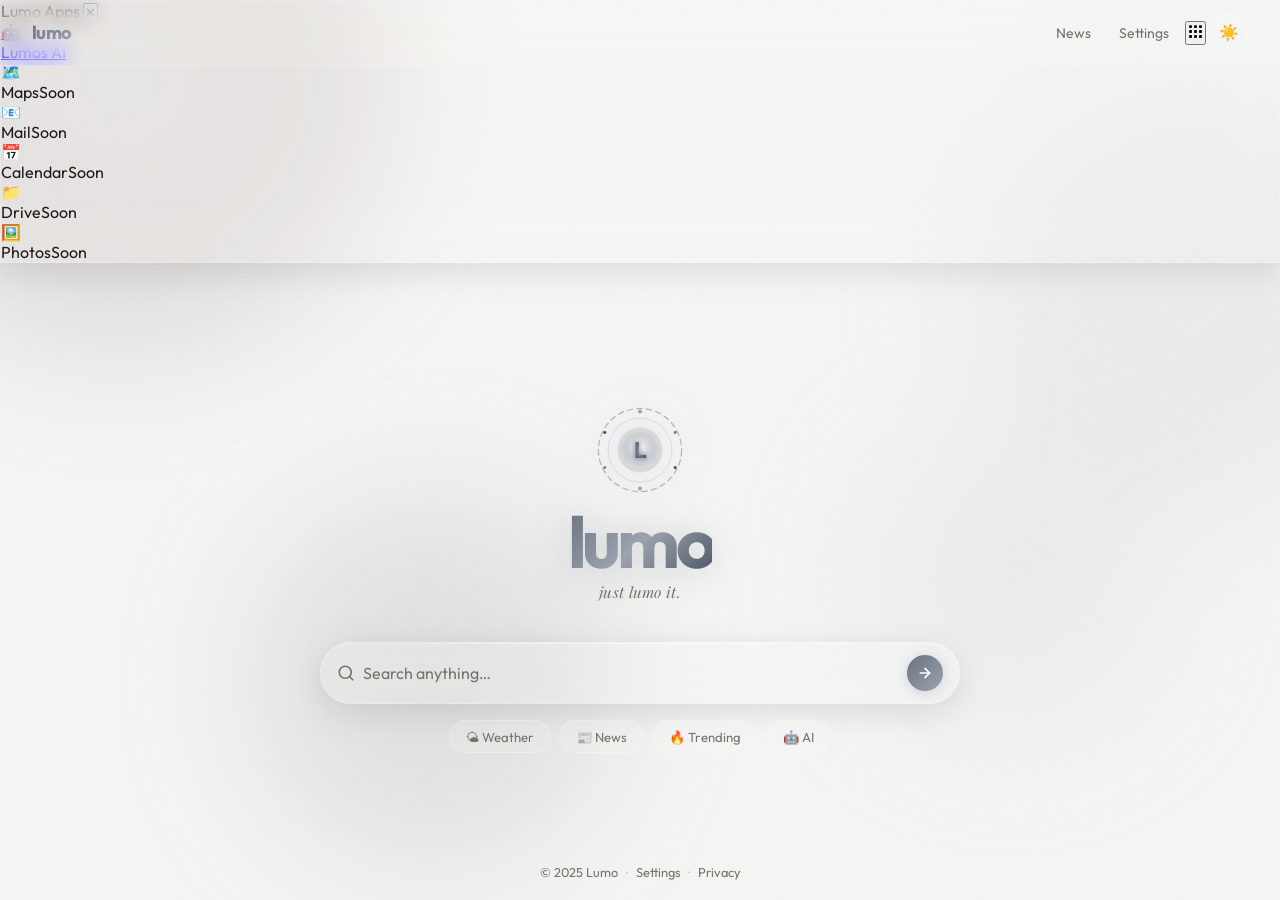
==== index.html @ 985a6536 "Refactor HTML structure and clean up code" ====
<!DOCTYPE html>
<html lang="en">
<head>
  <meta charset="UTF-8" />
  <meta name="viewport" content="width=device-width, initial-scale=1.0" />
  <title>Lumo — Just Lumo It</title>
  <link rel="icon" type="image/png" href="assets/favicon.png"/>
  <link rel="preconnect" href="https://fonts.googleapis.com" />
  <link href="https://fonts.googleapis.com/css2?family=Outfit:wght@300;400;500;600;700&family=Playfair+Display:ital@1&display=swap" rel="stylesheet" />
  <link rel="stylesheet" href="style.css" />
</head>
<body>
  <div class="bg-orbs">
    <div class="orb orb-1"></div><div class="orb orb-2"></div>
    <div class="orb orb-3"></div><div class="orb orb-4"></div>
  </div>
  <div class="noise"></div>

  <nav class="top-nav glass-subtle">
    <div class="nav-left"><span class="nav-brand">lumo</span></div>
    <div class="nav-right">
      <a href="news.html" class="nav-link">News</a>
      <button class="nav-link" onclick="window.location.href='settings.html'">Settings</button>
      <button class="apps-btn" id="appsBtn" aria-label="Apps" title="Lumo Apps">
        <svg width="17" height="17" viewBox="0 0 24 24" fill="currentColor">
          <rect x="3" y="3" width="4" height="4" rx="1"/><rect x="10" y="3" width="4" height="4" rx="1"/><rect x="17" y="3" width="4" height="4" rx="1"/>
          <rect x="3" y="10" width="4" height="4" rx="1"/><rect x="10" y="10" width="4" height="4" rx="1"/><rect x="17" y="10" width="4" height="4" rx="1"/>
          <rect x="3" y="17" width="4" height="4" rx="1"/><rect x="10" y="17" width="4" height="4" rx="1"/><rect x="17" y="17" width="4" height="4" rx="1"/>
        </svg>
      </button>
      <button class="theme-toggle" id="themeToggle" aria-label="Toggle theme">
        <span class="theme-icon sun">☀️</span><span class="theme-icon moon">🌙</span>
      </button>
    </div>
  </nav>

  <!-- Apps modal -->
  <div class="apps-overlay" id="appsOverlay">
    <div class="apps-modal glass">
      <div class="apps-modal-header">
        <span>Lumo Apps</span>
        <button class="apps-close" id="appsClose">✕</button>
      </div>
      <div class="apps-grid">
        <a href="lumos-ai.html" class="app-item">
          <div class="app-icon-wrap">🤖</div>
          <span class="app-name">Lumos AI</span>
        </a>
        <div class="app-item app-soon"><div class="app-icon-wrap">🗺️</div><span class="app-name">Maps</span><span class="app-soon-tag">Soon</span></div>
        <div class="app-item app-soon"><div class="app-icon-wrap">📧</div><span class="app-name">Mail</span><span class="app-soon-tag">Soon</span></div>
        <div class="app-item app-soon"><div class="app-icon-wrap">📅</div><span class="app-name">Calendar</span><span class="app-soon-tag">Soon</span></div>
        <div class="app-item app-soon"><div class="app-icon-wrap">📁</div><span class="app-name">Drive</span><span class="app-soon-tag">Soon</span></div>
        <div class="app-item app-soon"><div class="app-icon-wrap">🖼️</div><span class="app-name">Photos</span><span class="app-soon-tag">Soon</span></div>
      </div>
    </div>
  </div>

  <main class="hero">
    <div class="logo-container" id="logoContainer">
      <svg class="logo-svg" viewBox="0 0 120 120" xmlns="http://www.w3.org/2000/svg">
        <defs>
          <radialGradient id="lumoGrad" cx="50%" cy="50%" r="50%">
            <stop offset="0%" stop-color="#9ca3af"/><stop offset="50%" stop-color="#6b7280"/><stop offset="100%" stop-color="#4b5563"/>
          </radialGradient>
          <radialGradient id="glowGrad" cx="50%" cy="40%" r="60%">
            <stop offset="0%" stop-color="#f9fafb" stop-opacity="0.9"/><stop offset="100%" stop-color="#9ca3af" stop-opacity="0"/>
          </radialGradient>
          <filter id="glow"><feGaussianBlur stdDeviation="3" result="coloredBlur"/><feMerge><feMergeNode in="coloredBlur"/><feMergeNode in="SourceGraphic"/></feMerge></filter>
        </defs>
        <circle class="logo-ring logo-ring-outer" cx="60" cy="60" r="52" fill="none" stroke="url(#lumoGrad)" stroke-width="1.5" stroke-dasharray="8 4" opacity="0.4"/>
        <circle class="logo-ring logo-ring-mid" cx="60" cy="60" r="40" fill="none" stroke="#818cf8" stroke-width="1" opacity="0.3"/>
        <circle class="logo-core" cx="60" cy="60" r="28" fill="url(#lumoGrad)" opacity="0.15"/>
        <circle class="logo-glow-circle" cx="60" cy="60" r="22" fill="url(#glowGrad)" filter="url(#glow)"/>
        <text x="60" y="70" text-anchor="middle" font-family="Outfit" font-weight="700" font-size="28" fill="url(#lumoGrad)" filter="url(#glow)">L</text>
        <circle class="sparkle s1" cx="60" cy="12" r="2.5" fill="#9ca3af"/>
        <circle class="sparkle s2" cx="104" cy="38" r="1.8" fill="#6b7280"/>
        <circle class="sparkle s3" cx="104" cy="82" r="2" fill="#4b5563"/>
        <circle class="sparkle s4" cx="60" cy="108" r="2.5" fill="#9ca3af"/>
        <circle class="sparkle s5" cx="16" cy="82" r="1.8" fill="#6b7280"/>
        <circle class="sparkle s6" cx="16" cy="38" r="2" fill="#4b5563"/>
      </svg>
      <h1 class="logo-wordmark">lumo</h1>
      <p class="logo-tagline"><em>just lumo it.</em></p>
    </div>

    <div class="search-container" id="searchContainer">
      <div class="search-glass">
        <div class="search-inner">
          <span class="search-icon">
            <svg width="18" height="18" viewBox="0 0 24 24" fill="none" stroke="currentColor" stroke-width="2.2" stroke-linecap="round" stroke-linejoin="round">
              <circle cx="11" cy="11" r="8"/><line x1="21" y1="21" x2="16.65" y2="16.65"/>
            </svg>
          </span>
          <input type="text" id="searchInput" class="search-input" placeholder="Search anything…" autocomplete="off" spellcheck="false"/>
          <button class="search-clear" id="clearBtn" aria-label="Clear">✕</button>
          <button class="search-submit" id="searchBtn" aria-label="Search">
            <svg width="16" height="16" viewBox="0 0 24 24" fill="none" stroke="currentColor" stroke-width="2.5" stroke-linecap="round" stroke-linejoin="round">
              <line x1="5" y1="12" x2="19" y2="12"/><polyline points="12 5 19 12 12 19"/>
            </svg>
          </button>
        </div>
        <div class="suggestions" id="suggestions"></div>
      </div>
      <div class="quick-chips">
        <button class="chip" onclick="doSearch('weather today')">🌤 Weather</button>
        <button class="chip" onclick="doSearch('latest news')">📰 News</button>
        <button class="chip" onclick="doSearch('trending topics')">🔥 Trending</button>
        <button class="chip" onclick="doSearch('AI breakthroughs 2025')">🤖 AI</button>
      </div>
    </div>
  </main>

  <footer class="footer">
    <span>© 2025 Lumo</span><span class="footer-sep">·</span>
    <a href="settings.html">Settings</a><span class="footer-sep">·</span>
    <a href="#">Privacy</a>
  </footer>

  <script src="config.js"></script>
  <script src="app.js"></script>
</body>
</html>
---- style.css ----
/* ============================================================
   LUMO — Global Styles
   Glassmorphism · Liquid Glass · Blue/Purple · System Theme
   ============================================================ */

/* --- Fonts & Reset --- */
*, *::before, *::after { box-sizing: border-box; margin: 0; padding: 0; }

:root {
  --font-main: 'Outfit', sans-serif;
  --font-display: 'Playfair Display', serif;

  /* Brand — Neutral */
  --brand-1: #6b7280;
  --brand-2: #9ca3af;
  --brand-3: #4b5563;
  --brand-glow: rgba(107, 114, 128, 0.25);
  --brand-glow-soft: rgba(156, 163, 175, 0.12);

  /* Glass */
  --glass-bg: rgba(255, 255, 255, 0.08);
  --glass-border: rgba(255, 255, 255, 0.22);
  --glass-shadow: 0 8px 32px rgba(0, 0, 0, 0.10), 0 1.5px 0 rgba(255,255,255,0.18) inset;
  --glass-blur: blur(24px) saturate(160%);

  /* Light mode */
  --bg-light: #f5f5f4;
  --text-light: #1c1917;
  --text-muted-light: #78716c;
  --orb-opacity-light: 0.35;

  /* Dark mode */
  --bg-dark: #111110;
  --text-dark: #e7e5e4;
  --text-muted-dark: #78716c;
  --orb-opacity-dark: 0.22;

  /* Active */
  --bg: var(--bg-light);
  --text: var(--text-light);
  --text-muted: var(--text-muted-light);
  --orb-opacity: var(--orb-opacity-light);
  --glass-bg-strong: rgba(255,255,255,0.14);
  --glass-bg-hover: rgba(255,255,255,0.22);
}

[data-theme="dark"] {
  --bg: var(--bg-dark);
  --text: var(--text-dark);
  --text-muted: var(--text-muted-dark);
  --orb-opacity: var(--orb-opacity-dark);
  --glass-bg: rgba(255, 255, 255, 0.05);
  --glass-border: rgba(255, 255, 255, 0.10);
  --glass-bg-strong: rgba(255,255,255,0.08);
  --glass-bg-hover: rgba(255,255,255,0.13);
}

html { scroll-behavior: smooth; }

body {
  font-family: var(--font-main);
  background: var(--bg);
  color: var(--text);
  min-height: 100vh;
  display: flex;
  flex-direction: column;
  overflow-x: hidden;
  transition: background 0.4s ease, color 0.3s ease;
}

/* ============================================================
   BACKGROUND ORBS (liquid glass atmosphere)
   ============================================================ */
.bg-orbs {
  position: fixed;
  inset: 0;
  pointer-events: none;
  z-index: 0;
  overflow: hidden;
}

.orb {
  position: absolute;
  border-radius: 50%;
  filter: blur(70px);
  animation: orbFloat 12s ease-in-out infinite;
  opacity: var(--orb-opacity);
}

.orb-1 {
  width: 520px; height: 520px;
  background: radial-gradient(circle, #d6d3d1, #a8a29e 60%, transparent);
  top: -180px; left: -140px;
  animation-delay: 0s; animation-duration: 14s;
}
.orb-2 {
  width: 420px; height: 420px;
  background: radial-gradient(circle, #e7e5e4, #d1d5db 60%, transparent);
  top: 10%; right: -120px;
  animation-delay: -4s; animation-duration: 11s;
}
.orb-3 {
  width: 350px; height: 350px;
  background: radial-gradient(circle, #c7c7c7, #b0b0b0 60%, transparent);
  bottom: 5%; left: 20%;
  animation-delay: -7s; animation-duration: 16s;
}
.orb-4 {
  width: 280px; height: 280px;
  background: radial-gradient(circle, #e5e7eb, #d1d5db 60%, transparent);
  bottom: 20%; right: 10%;
  animation-delay: -2s; animation-duration: 10s;
}

@keyframes orbFloat {
  0%, 100% { transform: translate(0, 0) scale(1); }
  33%       { transform: translate(30px, -40px) scale(1.05); }
  66%       { transform: translate(-20px, 25px) scale(0.97); }
}

/* Noise grain */
.noise {
  position: fixed;
  inset: 0;
  pointer-events: none;
  z-index: 1;
  opacity: 0.03;
  background-image: url("data:image/svg+xml,%3Csvg viewBox='0 0 256 256' xmlns='http://www.w3.org/2000/svg'%3E%3Cfilter id='noise'%3E%3CfeTurbulence type='fractalNoise' baseFrequency='0.9' numOctaves='4' stitchTiles='stitch'/%3E%3C/filter%3E%3Crect width='100%25' height='100%25' filter='url(%23noise)'/%3E%3C/svg%3E");
  background-size: 200px 200px;
}

/* ============================================================
   GLASS UTILITY
   ============================================================ */
.glass {
  background: var(--glass-bg-strong);
  border: 1px solid var(--glass-border);
  backdrop-filter: var(--glass-blur);
  -webkit-backdrop-filter: var(--glass-blur);
  box-shadow: var(--glass-shadow);
}

.glass-subtle {
  background: var(--glass-bg);
  border-bottom: 1px solid var(--glass-border);
  backdrop-filter: blur(12px) saturate(160%);
  -webkit-backdrop-filter: blur(12px) saturate(160%);
}

/* ============================================================
   NAV
   ============================================================ */
.top-nav {
  position: fixed;
  top: 0; left: 0; right: 0;
  z-index: 100;
  display: flex;
  align-items: center;
  justify-content: space-between;
  padding: 0.85rem 2rem;
  animation: fadeDown 0.6s ease both;
}

.nav-brand {
  font-family: var(--font-main);
  font-weight: 700;
  font-size: 1.15rem;
  letter-spacing: -0.03em;
  background: linear-gradient(135deg, var(--brand-1), var(--brand-2));
  -webkit-background-clip: text;
  -webkit-text-fill-color: transparent;
  background-clip: text;
}

.nav-right {
  display: flex;
  align-items: center;
  gap: 0.25rem;
}

.nav-link {
  background: none;
  border: none;
  color: var(--text-muted);
  font-family: var(--font-main);
  font-size: 0.875rem;
  padding: 0.4rem 0.75rem;
  border-radius: 999px;
  cursor: pointer;
  text-decoration: none;
  transition: color 0.2s, background 0.2s;
}
.nav-link:hover {
  color: var(--text);
  background: var(--glass-bg-strong);
}

.theme-toggle {
  background: var(--glass-bg-strong);
  border: 1px solid var(--glass-border);
  border-radius: 999px;
  width: 38px; height: 38px;
  cursor: pointer;
  display: flex; align-items: center; justify-content: center;
  position: relative;
  overflow: hidden;
  transition: background 0.2s, transform 0.15s;
}
.theme-toggle:hover { transform: scale(1.08); }

.theme-icon {
  position: absolute;
  font-size: 1rem;
  transition: transform 0.4s cubic-bezier(0.34,1.56,0.64,1), opacity 0.3s;
}
.theme-icon.sun  { opacity: 1; transform: translateY(0); }
.theme-icon.moon { opacity: 0; transform: translateY(20px); }

[data-theme="dark"] .theme-icon.sun  { opacity: 0; transform: translateY(-20px); }
[data-theme="dark"] .theme-icon.moon { opacity: 1; transform: translateY(0); }

/* ============================================================
   HERO / MAIN
   ============================================================ */
main.hero {
  position: relative;
  z-index: 10;
  flex: 1;
  display: flex;
  flex-direction: column;
  align-items: center;
  justify-content: center;
  padding: 6rem 1.5rem 3rem;
  gap: 2.5rem;
}

/* ============================================================
   LOGO
   ============================================================ */
.logo-container {
  display: flex;
  flex-direction: column;
  align-items: center;
  gap: 0.5rem;
  animation: logoReveal 1s cubic-bezier(0.34,1.3,0.64,1) both;
}

.logo-svg {
  width: 96px; height: 96px;
  filter: drop-shadow(0 0 24px var(--brand-glow));
}

/* Ring animations */
.logo-ring-outer {
  transform-origin: 60px 60px;
  animation: spinSlow 20s linear infinite;
}
.logo-ring-mid {
  transform-origin: 60px 60px;
  animation: spinSlow 14s linear infinite reverse;
}

/* Core pulse */
.logo-core {
  transform-origin: 60px 60px;
  animation: corePulse 3s ease-in-out infinite;
}
.logo-glow-circle {
  transform-origin: 60px 60px;
  animation: glowPulse 3s ease-in-out infinite;
}

/* Sparkle twinkle */
.sparkle {
  animation: twinkle 2.5s ease-in-out infinite;
}
.s1 { animation-delay: 0s; }
.s2 { animation-delay: 0.4s; }
.s3 { animation-delay: 0.8s; }
.s4 { animation-delay: 1.2s; }
.s5 { animation-delay: 1.6s; }
.s6 { animation-delay: 2.0s; }

@keyframes spinSlow {
  from { transform: rotate(0deg); }
  to   { transform: rotate(360deg); }
}
@keyframes corePulse {
  0%, 100% { opacity: 0.15; transform: scale(1); }
  50%       { opacity: 0.28; transform: scale(1.06); }
}
@keyframes glowPulse {
  0%, 100% { opacity: 0.7; }
  50%       { opacity: 1; }
}
@keyframes twinkle {
  0%, 100% { opacity: 0.3; transform: scale(0.8); }
  50%       { opacity: 1; transform: scale(1.2); }
}

.logo-wordmark {
  font-family: var(--font-main);
  font-weight: 700;
  font-size: clamp(2.8rem, 8vw, 4.5rem);
  letter-spacing: -0.06em;
  line-height: 1;
  background: linear-gradient(135deg, var(--brand-1) 0%, var(--brand-2) 50%, var(--brand-3) 100%);
  -webkit-background-clip: text;
  -webkit-text-fill-color: transparent;
  background-clip: text;
  filter: drop-shadow(0 2px 18px var(--brand-glow));
}

.logo-tagline {
  font-family: var(--font-display);
  font-size: 0.95rem;
  color: var(--text-muted);
  letter-spacing: 0.02em;
  margin-top: -0.25rem;
}

/* ============================================================
   SEARCH BAR
   ============================================================ */
.search-container {
  width: 100%;
  max-width: 640px;
  display: flex;
  flex-direction: column;
  align-items: center;
  gap: 1rem;
  animation: searchReveal 1s 0.2s cubic-bezier(0.34,1.2,0.64,1) both;
}

.search-glass {
  width: 100%;
  position: relative;
  border-radius: 999px;
  background: var(--glass-bg-strong);
  border: 1px solid var(--glass-border);
  backdrop-filter: var(--glass-blur);
  -webkit-backdrop-filter: var(--glass-blur);
  box-shadow:
    var(--glass-shadow),
    0 0 0 0 var(--brand-glow);
  transition: box-shadow 0.3s ease, border-color 0.3s ease;
}

.search-glass:focus-within {
  border-color: rgba(167, 139, 250, 0.5);
  box-shadow:
    var(--glass-shadow),
    0 0 0 3px var(--brand-glow-soft),
    0 0 30px var(--brand-glow);
}

/* Liquid shimmer top edge */
.search-glass::before {
  content: '';
  position: absolute;
  top: 0; left: 10%; right: 10%;
  height: 1px;
  background: linear-gradient(90deg, transparent, rgba(255,255,255,0.5), transparent);
  border-radius: 999px;
  pointer-events: none;
}

.search-inner {
  display: flex;
  align-items: center;
  padding: 0.75rem 1rem;
  gap: 0.5rem;
}

.search-icon {
  color: var(--text-muted);
  display: flex;
  flex-shrink: 0;
  transition: color 0.2s;
}
.search-glass:focus-within .search-icon { color: var(--brand-1); }

.search-input {
  flex: 1;
  background: none;
  border: none;
  outline: none;
  font-family: var(--font-main);
  font-size: 1rem;
  font-weight: 400;
  color: var(--text);
  caret-color: var(--brand-1);
}
.search-input::placeholder { color: var(--text-muted); }

.search-clear {
  background: none;
  border: none;
  color: var(--text-muted);
  cursor: pointer;
  font-size: 0.75rem;
  padding: 0.25rem;
  border-radius: 50%;
  opacity: 0;
  pointer-events: none;
  transition: opacity 0.2s, color 0.2s;
  line-height: 1;
}
.search-clear.visible {
  opacity: 1;
  pointer-events: auto;
}
.search-clear:hover { color: var(--text); }

.search-submit {
  background: linear-gradient(135deg, var(--brand-1), var(--brand-2));
  border: none;
  border-radius: 999px;
  width: 36px; height: 36px;
  display: flex; align-items: center; justify-content: center;
  cursor: pointer;
  color: white;
  flex-shrink: 0;
  box-shadow: 0 2px 12px var(--brand-glow);
  transition: transform 0.15s, box-shadow 0.2s;
}
.search-submit:hover {
  transform: scale(1.08);
  box-shadow: 0 4px 20px var(--brand-glow);
}
.search-submit:active { transform: scale(0.95); }

/* Suggestions */
.suggestions {
  display: none;
  position: absolute;
  top: calc(100% + 8px);
  left: 0; right: 0;
  background: var(--glass-bg-strong);
  border: 1px solid var(--glass-border);
  backdrop-filter: var(--glass-blur);
  -webkit-backdrop-filter: var(--glass-blur);
  border-radius: 20px;
  overflow: hidden;
  box-shadow: var(--glass-shadow);
  z-index: 50;
}
.suggestions.open { display: block; }

.suggestion-item {
  padding: 0.75rem 1.25rem;
  cursor: pointer;
  font-size: 0.9rem;
  color: var(--text);
  display: flex;
  align-items: center;
  gap: 0.75rem;
  transition: background 0.15s;
}
.suggestion-item:hover { background: var(--glass-bg-hover); }
.suggestion-item .sug-icon { color: var(--text-muted); font-size: 0.8rem; }

/* Quick chips */
.quick-chips {
  display: flex;
  gap: 0.5rem;
  flex-wrap: wrap;
  justify-content: center;
  animation: fadeUp 0.8s 0.4s ease both;
}

.chip {
  background: var(--glass-bg-strong);
  border: 1px solid var(--glass-border);
  backdrop-filter: blur(12px);
  -webkit-backdrop-filter: blur(12px);
  border-radius: 999px;
  padding: 0.45rem 1rem;
  font-family: var(--font-main);
  font-size: 0.82rem;
  color: var(--text-muted);
  cursor: pointer;
  transition: background 0.2s, color 0.2s, transform 0.15s, border-color 0.2s;
}
.chip:hover {
  background: var(--glass-bg-hover);
  color: var(--text);
  border-color: rgba(167,139,250,0.4);
  transform: translateY(-1px);
}
.chip:active { transform: translateY(0); }

/* ============================================================
   FOOTER
   ============================================================ */
.footer {
  position: relative;
  z-index: 10;
  text-align: center;
  padding: 1.25rem;
  font-size: 0.8rem;
  color: var(--text-muted);
  display: flex;
  align-items: center;
  justify-content: center;
  gap: 0.5rem;
  animation: fadeUp 0.6s 0.6s ease both;
}
.footer a { color: var(--text-muted); text-decoration: none; transition: color 0.2s; }
.footer a:hover { color: var(--brand-1); }
.footer-sep { opacity: 0.4; }

/* ============================================================
   SEARCH RESULTS PAGE
   ============================================================ */
.results-layout {
  position: relative;
  z-index: 10;
  display: flex;
  flex-direction: column;
  min-height: 100vh;
}

/* Results nav */
.results-nav {
  position: sticky;
  top: 0;
  z-index: 100;
  padding: 0.75rem 1.5rem;
  display: flex;
  align-items: center;
  gap: 1rem;
  flex-wrap: wrap;
}

.results-nav .nav-logo {
  font-family: var(--font-main);
  font-weight: 700;
  font-size: 1.3rem;
  letter-spacing: -0.05em;
  background: linear-gradient(135deg, var(--brand-1), var(--brand-2));
  -webkit-background-clip: text;
  -webkit-text-fill-color: transparent;
  background-clip: text;
  text-decoration: none;
  flex-shrink: 0;
}

.results-search-wrap {
  flex: 1;
  max-width: 560px;
  position: relative;
}

.results-search-bar {
  width: 100%;
  background: var(--glass-bg-strong);
  border: 1px solid var(--glass-border);
  backdrop-filter: var(--glass-blur);
  -webkit-backdrop-filter: var(--glass-blur);
  border-radius: 999px;
  padding: 0.6rem 1.1rem;
  font-family: var(--font-main);
  font-size: 0.95rem;
  color: var(--text);
  outline: none;
  box-shadow: var(--glass-shadow);
  transition: border-color 0.3s, box-shadow 0.3s;
}
.results-search-bar::placeholder { color: var(--text-muted); }
.results-search-bar:focus {
  border-color: rgba(167,139,250,0.5);
  box-shadow: var(--glass-shadow), 0 0 0 3px var(--brand-glow-soft);
}

/* Tabs */
.results-tabs {
  display: flex;
  gap: 0;
  padding: 0 1.5rem;
  border-bottom: 1px solid var(--glass-border);
  position: relative;
  z-index: 10;
}
.results-tab {
  background: none;
  border: none;
  padding: 0.65rem 1.1rem;
  font-family: var(--font-main);
  font-size: 0.875rem;
  color: var(--text-muted);
  cursor: pointer;
  border-bottom: 2px solid transparent;
  margin-bottom: -1px;
  transition: color 0.2s, border-color 0.2s;
}
.results-tab.active {
  color: var(--brand-1);
  border-bottom-color: var(--brand-1);
}
.results-tab:hover:not(.active) { color: var(--text); }

/* Results body */
.results-body {
  display: flex;
  gap: 2rem;
  padding: 1.5rem;
  max-width: 1100px;
  margin: 0 auto;
  width: 100%;
}

.results-main { flex: 1; max-width: 680px; }
.results-side { width: 280px; flex-shrink: 0; }

/* AI Summary card */
.ai-card {
  border-radius: 20px;
  padding: 1.25rem 1.5rem;
  margin-bottom: 1.5rem;
  background: linear-gradient(135deg, rgba(107,114,128,0.10), rgba(156,163,175,0.06));
  border: 1px solid rgba(107,114,128,0.20);
  backdrop-filter: var(--glass-blur);
  -webkit-backdrop-filter: var(--glass-blur);
  box-shadow: 0 4px 24px rgba(107,114,128,0.08);
  animation: fadeUp 0.5s ease both;
}
.ai-card-header {
  display: flex;
  align-items: center;
  gap: 0.5rem;
  margin-bottom: 0.75rem;
  font-size: 0.78rem;
  font-weight: 600;
  color: var(--brand-1);
  text-transform: uppercase;
  letter-spacing: 0.08em;
}
.ai-card-header .ai-dot {
  width: 7px; height: 7px;
  background: var(--brand-1);
  border-radius: 50%;
  animation: pulse 2s ease-in-out infinite;
}
.ai-card p { font-size: 0.93rem; line-height: 1.65; color: var(--text); }

/* Result items */
.result-item {
  padding: 1rem 0;
  border-bottom: 1px solid var(--glass-border);
  animation: fadeUp 0.4s ease both;
}
.result-item:last-child { border-bottom: none; }

.result-url {
  font-size: 0.75rem;
  color: var(--text-muted);
  margin-bottom: 0.2rem;
  display: flex;
  align-items: center;
  gap: 0.4rem;
}
.result-favicon {
  width: 14px; height: 14px;
  border-radius: 3px;
  background: var(--glass-bg-strong);
}
.result-title {
  font-size: 1rem;
  font-weight: 500;
  color: var(--brand-2);
  cursor: pointer;
  text-decoration: none;
  display: block;
  margin-bottom: 0.3rem;
  transition: color 0.2s;
  line-height: 1.35;
}
.result-title:hover { color: var(--brand-1); text-decoration: underline; }
.result-desc { font-size: 0.875rem; color: var(--text-muted); line-height: 1.55; }

/* Stats bar */
.results-stats {
  font-size: 0.78rem;
  color: var(--text-muted);
  margin-bottom: 1rem;
  padding-bottom: 0.75rem;
  border-bottom: 1px solid var(--glass-border);
}

/* Skeleton loader */
.skeleton {
  background: linear-gradient(90deg, var(--glass-bg) 25%, var(--glass-bg-hover) 50%, var(--glass-bg) 75%);
  background-size: 200% 100%;
  animation: shimmer 1.5s infinite;
  border-radius: 6px;
}
.skel-line { height: 12px; margin-bottom: 8px; }
.skel-title { height: 18px; margin-bottom: 8px; width: 75%; }
.skel-desc  { height: 11px; margin-bottom: 5px; }
.skel-desc:last-child { width: 60%; }

/* News cards */
.news-grid {
  display: grid;
  grid-template-columns: repeat(auto-fill, minmax(280px, 1fr));
  gap: 1rem;
  padding: 1.5rem;
  max-width: 1100px;
  margin: 0 auto;
  width: 100%;
}
.news-card {
  border-radius: 18px;
  padding: 1.2rem;
  background: var(--glass-bg-strong);
  border: 1px solid var(--glass-border);
  backdrop-filter: var(--glass-blur);
  -webkit-backdrop-filter: var(--glass-blur);
  box-shadow: var(--glass-shadow);
  cursor: pointer;
  text-decoration: none;
  color: var(--text);
  transition: transform 0.2s, box-shadow 0.2s, background 0.2s;
  display: block;
  animation: fadeUp 0.4s ease both;
}
.news-card:hover {
  transform: translateY(-3px);
  box-shadow: 0 12px 36px rgba(0,0,0,0.12), 0 0 0 1px rgba(107,114,128,0.2);
  background: var(--glass-bg-hover);
}
.news-source {
  font-size: 0.72rem;
  color: var(--brand-1);
  font-weight: 600;
  text-transform: uppercase;
  letter-spacing: 0.06em;
  margin-bottom: 0.5rem;
}
.news-title { font-size: 0.93rem; font-weight: 600; line-height: 1.4; margin-bottom: 0.5rem; }
.news-desc  { font-size: 0.8rem; color: var(--text-muted); line-height: 1.5; }
.news-date  { font-size: 0.72rem; color: var(--text-muted); margin-top: 0.75rem; }

/* Settings page */
.settings-wrap {
  position: relative;
  z-index: 10;
  max-width: 640px;
  margin: 6rem auto 3rem;
  padding: 0 1.5rem;
}
.settings-header {
  margin-bottom: 2rem;
}
.settings-header h1 {
  font-size: 1.8rem;
  font-weight: 700;
  letter-spacing: -0.04em;
  background: linear-gradient(135deg, var(--brand-1), var(--brand-2));
  -webkit-background-clip: text;
  -webkit-text-fill-color: transparent;
  background-clip: text;
}
.settings-header p { color: var(--text-muted); margin-top: 0.25rem; font-size: 0.9rem; }

.settings-section {
  border-radius: 20px;
  padding: 1.5rem;
  margin-bottom: 1rem;
  background: var(--glass-bg-strong);
  border: 1px solid var(--glass-border);
  backdrop-filter: var(--glass-blur);
  -webkit-backdrop-filter: var(--glass-blur);
}
.settings-section h2 {
  font-size: 0.78rem;
  font-weight: 600;
  text-transform: uppercase;
  letter-spacing: 0.08em;
  color: var(--brand-1);
  margin-bottom: 1rem;
}
.setting-row {
  display: flex;
  align-items: center;
  justify-content: space-between;
  padding: 0.65rem 0;
  border-bottom: 1px solid var(--glass-border);
}
.setting-row:last-child { border-bottom: none; padding-bottom: 0; }
.setting-label { font-size: 0.9rem; }
.setting-desc { font-size: 0.78rem; color: var(--text-muted); margin-top: 0.1rem; }

/* Toggle switch */
.toggle {
  position: relative;
  width: 44px; height: 24px;
  flex-shrink: 0;
}
.toggle input { opacity: 0; width: 0; height: 0; }
.toggle-slider {
  position: absolute;
  inset: 0;
  background: var(--glass-border);
  border-radius: 999px;
  cursor: pointer;
  transition: background 0.3s;
}
.toggle-slider::before {
  content: '';
  position: absolute;
  width: 18px; height: 18px;
  left: 3px; top: 3px;
  background: white;
  border-radius: 50%;
  transition: transform 0.3s cubic-bezier(0.34,1.56,0.64,1);
}
.toggle input:checked + .toggle-slider { background: var(--brand-1); }
.toggle input:checked + .toggle-slider::before { transform: translateX(20px); }

/* Select */
.settings-select {
  background: var(--glass-bg);
  border: 1px solid var(--glass-border);
  border-radius: 10px;
  padding: 0.4rem 0.75rem;
  font-family: var(--font-main);
  font-size: 0.875rem;
  color: var(--text);
  cursor: pointer;
  outline: none;
  transition: border-color 0.2s;
}
.settings-select:focus { border-color: var(--brand-1); }

/* API key input */
.api-input {
  width: 100%;
  background: var(--glass-bg);
  border: 1px solid var(--glass-border);
  border-radius: 12px;
  padding: 0.65rem 1rem;
  font-family: var(--font-main);
  font-size: 0.875rem;
  color: var(--text);
  outline: none;
  margin-top: 0.75rem;
  transition: border-color 0.3s, box-shadow 0.3s;
}
.api-input:focus {
  border-color: rgba(167,139,250,0.5);
  box-shadow: 0 0 0 3px var(--brand-glow-soft);
}
.api-input::placeholder { color: var(--text-muted); }

.save-btn {
  background: linear-gradient(135deg, var(--brand-1), var(--brand-2));
  border: none;
  border-radius: 999px;
  padding: 0.65rem 1.5rem;
  font-family: var(--font-main);
  font-size: 0.875rem;
  font-weight: 600;
  color: white;
  cursor: pointer;
  margin-top: 1rem;
  box-shadow: 0 4px 16px var(--brand-glow);
  transition: transform 0.15s, box-shadow 0.2s;
}
.save-btn:hover { transform: translateY(-1px); box-shadow: 0 6px 20px var(--brand-glow); }
.save-btn:active { transform: translateY(0); }

/* ============================================================
   ANIMATIONS
   ============================================================ */
@keyframes fadeDown {
  from { opacity: 0; transform: translateY(-12px); }
  to   { opacity: 1; transform: translateY(0); }
}
@keyframes fadeUp {
  from { opacity: 0; transform: translateY(16px); }
  to   { opacity: 1; transform: translateY(0); }
}
@keyframes logoReveal {
  from { opacity: 0; transform: scale(0.88) translateY(20px); }
  to   { opacity: 1; transform: scale(1) translateY(0); }
}
@keyframes searchReveal {
  from { opacity: 0; transform: translateY(24px); }
  to   { opacity: 1; transform: translateY(0); }
}
@keyframes shimmer {
  from { background-position: 200% 0; }
  to   { background-position: -200% 0; }
}
@keyframes pulse {
  0%, 100% { opacity: 1; transform: scale(1); }
  50%       { opacity: 0.5; transform: scale(0.85); }
}

/* ============================================================
   RESPONSIVE
   ============================================================ */
@media (max-width: 768px) {
  .results-body { flex-direction: column; }
  .results-side { width: 100%; }
  .results-nav { gap: 0.75rem; }
  .results-search-wrap { max-width: 100%; }
  .top-nav { padding: 0.75rem 1rem; }
}
@media (max-width: 480px) {
  .quick-chips { gap: 0.35rem; }
  .chip { font-size: 0.75rem; padding: 0.4rem 0.8rem; }
}
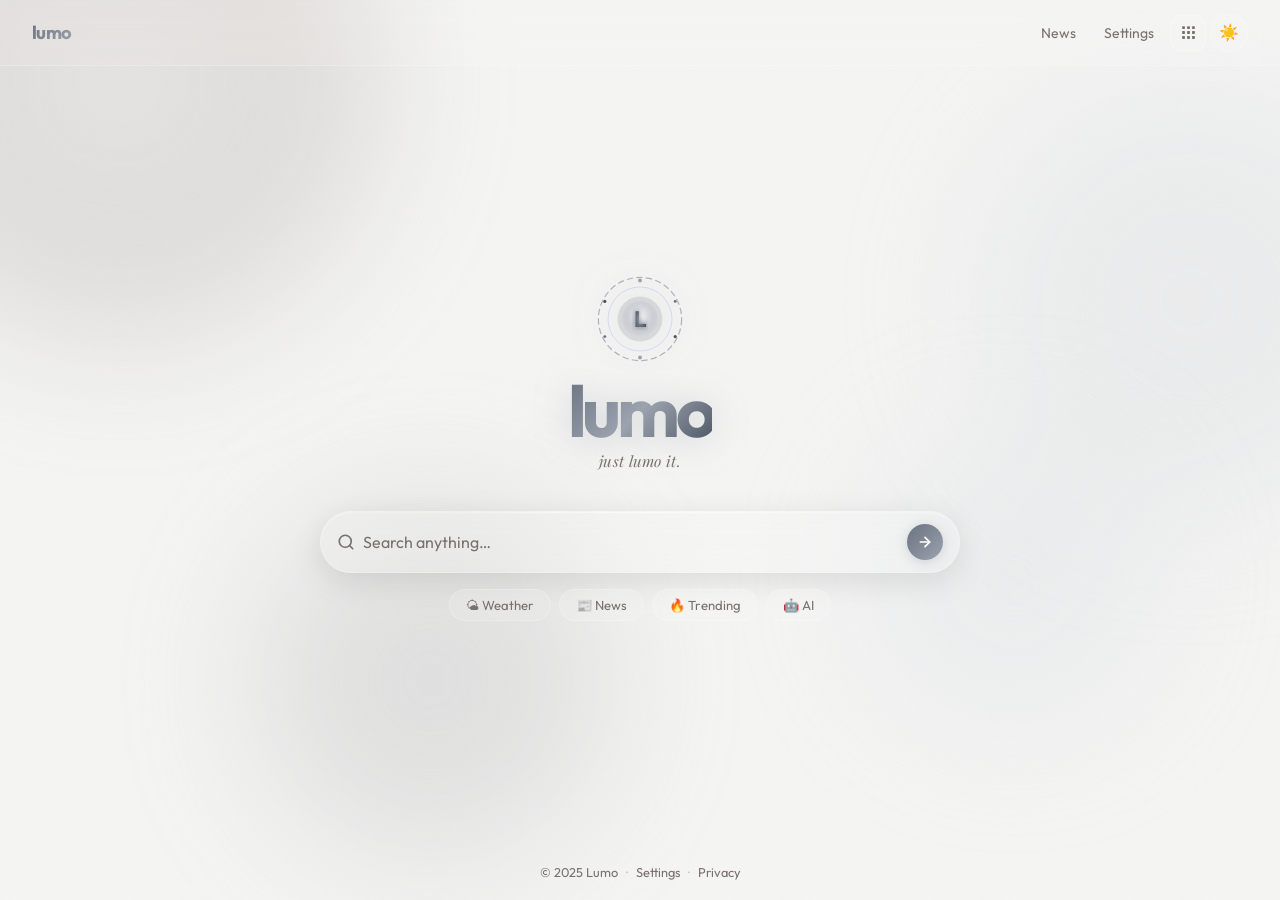
==== commit 5dc841cb: "Update index.html" ====
--- a/index.html
+++ b/index.html
@@ -46,7 +46,7 @@
           <div class="app-icon-wrap">🤖</div>
           <span class="app-name">Lumos AI</span>
         </a>
-        <div class="app-item app-soon"><div class="app-icon-wrap">🗺️</div><span class="app-name">Maps</span><span class="app-soon-tag">Soon</span></div>
+        <a href="maps.html" class="app-item"><div class="app-icon-wrap">🗺️</div><span class="app-name">Maps</span></a>
         <div class="app-item app-soon"><div class="app-icon-wrap">📧</div><span class="app-name">Mail</span><span class="app-soon-tag">Soon</span></div>
         <div class="app-item app-soon"><div class="app-icon-wrap">📅</div><span class="app-name">Calendar</span><span class="app-soon-tag">Soon</span></div>
         <div class="app-item app-soon"><div class="app-icon-wrap">📁</div><span class="app-name">Drive</span><span class="app-soon-tag">Soon</span></div>
--- a/style.css
+++ b/style.css
@@ -1,4 +1,3 @@
-
 /* ============================================================
    LUMO — Global Styles
    Glassmorphism · Liquid Glass · Blue/Purple · System Theme
@@ -914,3 +913,521 @@
   .quick-chips { gap: 0.35rem; }
   .chip { font-size: 0.75rem; padding: 0.4rem 0.8rem; }
 }
+
+/* ============================================================
+   APPS BUTTON & MODAL
+   ============================================================ */
+.apps-btn {
+  background: var(--glass-bg-strong);
+  border: 1px solid var(--glass-border);
+  border-radius: 10px;
+  width: 36px; height: 36px;
+  display: flex; align-items: center; justify-content: center;
+  cursor: pointer;
+  color: var(--text-muted);
+  transition: background 0.2s, color 0.2s, transform 0.15s;
+}
+.apps-btn:hover { background: var(--glass-bg-hover); color: var(--text); transform: scale(1.06); }
+
+.apps-overlay {
+  position: fixed; inset: 0; z-index: 200;
+  display: none; align-items: flex-start; justify-content: flex-end;
+  padding: 4rem 1rem 0;
+  pointer-events: none;
+}
+.apps-overlay.open { display: flex; pointer-events: auto; }
+
+.apps-modal {
+  border-radius: 24px;
+  padding: 1.25rem;
+  width: 280px;
+  animation: fadeDown 0.25s cubic-bezier(0.34,1.3,0.64,1) both;
+  pointer-events: auto;
+}
+.apps-modal-header {
+  display: flex; align-items: center; justify-content: space-between;
+  margin-bottom: 1rem;
+  font-size: 0.82rem; font-weight: 600;
+  color: var(--text-muted); text-transform: uppercase; letter-spacing: 0.07em;
+}
+.apps-close {
+  background: none; border: none; color: var(--text-muted);
+  cursor: pointer; font-size: 0.85rem; padding: 0.2rem 0.4rem;
+  border-radius: 6px; transition: background 0.15s, color 0.15s;
+}
+.apps-close:hover { background: var(--glass-bg-strong); color: var(--text); }
+
+.apps-grid {
+  display: grid; grid-template-columns: repeat(3, 1fr); gap: 0.5rem;
+}
+.app-item {
+  display: flex; flex-direction: column; align-items: center;
+  padding: 0.85rem 0.5rem; border-radius: 16px; cursor: pointer;
+  text-decoration: none; color: var(--text);
+  transition: background 0.2s, transform 0.15s;
+  position: relative;
+}
+.app-item:hover:not(.app-soon) { background: var(--glass-bg-hover); transform: translateY(-2px); }
+.app-item.app-soon { opacity: 0.5; cursor: default; }
+.app-icon-wrap { font-size: 1.75rem; margin-bottom: 0.4rem; }
+.app-name { font-size: 0.72rem; font-weight: 500; text-align: center; }
+.app-soon-tag {
+  position: absolute; top: 6px; right: 6px;
+  font-size: 0.6rem; background: var(--glass-border);
+  border-radius: 999px; padding: 0.1rem 0.4rem;
+  color: var(--text-muted); font-weight: 600;
+}
+
+/* ============================================================
+   HOME BUTTON IN RESULTS NAV
+   ============================================================ */
+.results-home-btn {
+  display: flex; align-items: center; justify-content: center;
+  width: 34px; height: 34px; border-radius: 10px; flex-shrink: 0;
+  background: var(--glass-bg-strong); border: 1px solid var(--glass-border);
+  color: var(--text-muted); text-decoration: none;
+  transition: background 0.2s, color 0.2s, transform 0.15s;
+}
+.results-home-btn:hover { background: var(--glass-bg-hover); color: var(--text); transform: scale(1.06); }
+
+/* ============================================================
+   BROWSER TAB BAR
+   ============================================================ */
+.browser-tabbar {
+  display: flex; align-items: center;
+  padding: 0.4rem 1rem; gap: 0.4rem;
+  overflow-x: auto; min-height: 44px;
+  border-bottom: 1px solid var(--glass-border);
+}
+.browser-tabbar::-webkit-scrollbar { height: 3px; }
+.browser-tabbar::-webkit-scrollbar-thumb { background: var(--glass-border); border-radius: 99px; }
+
+.browser-tabs { display: flex; gap: 0.35rem; flex: 1; }
+
+.browser-tab {
+  display: flex; align-items: center; gap: 0.5rem;
+  padding: 0.35rem 0.75rem; border-radius: 10px;
+  font-size: 0.78rem; font-weight: 500; max-width: 180px;
+  cursor: pointer; white-space: nowrap; overflow: hidden;
+  background: var(--glass-bg); border: 1px solid var(--glass-border);
+  color: var(--text-muted); transition: background 0.15s, color 0.15s;
+  flex-shrink: 0;
+}
+.browser-tab.active {
+  background: var(--glass-bg-strong); color: var(--text);
+  border-color: rgba(107,114,128,0.3);
+}
+.browser-tab:hover:not(.active) { background: var(--glass-bg-strong); color: var(--text); }
+.browser-tab-title { overflow: hidden; text-overflow: ellipsis; max-width: 120px; }
+.browser-tab-close {
+  background: none; border: none; color: var(--text-muted);
+  cursor: pointer; font-size: 0.7rem; padding: 0 0.1rem;
+  border-radius: 4px; line-height: 1; flex-shrink: 0;
+  transition: color 0.15s, background 0.15s;
+}
+.browser-tab-close:hover { color: var(--text); background: var(--glass-border); }
+
+.browser-tab-results { /* The permanent "Results" tab */ }
+
+/* ============================================================
+   BROWSER PANEL (IFRAME)
+   ============================================================ */
+.browser-panel { flex: 1; display: flex; flex-direction: column; min-height: 0; }
+
+.browser-toolbar {
+  display: flex; align-items: center; gap: 0.5rem;
+  padding: 0.5rem 1rem; border-bottom: 1px solid var(--glass-border);
+}
+.browser-nav-btn {
+  background: var(--glass-bg-strong); border: 1px solid var(--glass-border);
+  border-radius: 8px; width: 30px; height: 30px;
+  display: flex; align-items: center; justify-content: center;
+  cursor: pointer; color: var(--text-muted); flex-shrink: 0;
+  text-decoration: none; transition: background 0.15s, color 0.15s;
+}
+.browser-nav-btn:hover { background: var(--glass-bg-hover); color: var(--text); }
+
+.browser-url-bar {
+  flex: 1; background: var(--glass-bg); border: 1px solid var(--glass-border);
+  border-radius: 8px; padding: 0.35rem 0.75rem; font-size: 0.8rem;
+  color: var(--text-muted); overflow: hidden; text-overflow: ellipsis;
+  white-space: nowrap;
+}
+
+.iframe-wrap { flex: 1; position: relative; }
+.iframe-wrap iframe {
+  width: 100%; height: 100%; border: none;
+  min-height: calc(100vh - 220px);
+}
+.iframe-blocked {
+  position: absolute; inset: 0;
+  display: flex; align-items: center; justify-content: center;
+  background: var(--bg);
+}
+.iframe-blocked-inner {
+  text-align: center; padding: 2.5rem; border-radius: 24px; max-width: 380px;
+}
+.iframe-blocked-inner h3 { font-size: 1.1rem; margin-bottom: 0.5rem; }
+.iframe-blocked-inner p { font-size: 0.875rem; color: var(--text-muted); line-height: 1.6; }
+
+/* ============================================================
+   BOOKMARKS
+   ============================================================ */
+.bookmark-nav-btn {
+  background: var(--glass-bg-strong); border: 1px solid var(--glass-border);
+  border-radius: 10px; width: 34px; height: 34px;
+  display: flex; align-items: center; justify-content: center;
+  cursor: pointer; color: var(--text-muted);
+  transition: background 0.2s, color 0.2s, transform 0.15s;
+}
+.bookmark-nav-btn:hover { background: var(--glass-bg-hover); color: var(--text); transform: scale(1.06); }
+.bookmark-nav-btn.bookmarked { color: var(--brand-1); }
+
+.bookmarks-overlay {
+  position: fixed; inset: 0; z-index: 200;
+  display: none; align-items: flex-start; justify-content: flex-end;
+  padding: 4.5rem 0.5rem 0;
+  pointer-events: none;
+}
+.bookmarks-overlay.open { display: flex; pointer-events: auto; }
+
+.bookmarks-panel {
+  border-radius: 24px; width: 320px; max-height: 70vh;
+  display: flex; flex-direction: column;
+  animation: fadeDown 0.25s cubic-bezier(0.34,1.3,0.64,1) both;
+  overflow: hidden;
+}
+.bookmarks-header {
+  display: flex; align-items: center; justify-content: space-between;
+  padding: 1rem 1.25rem 0.75rem;
+  font-size: 0.82rem; font-weight: 600;
+  color: var(--text-muted); text-transform: uppercase; letter-spacing: 0.07em;
+  border-bottom: 1px solid var(--glass-border);
+}
+.bookmarks-list { flex: 1; overflow-y: auto; padding: 0.5rem; }
+.bookmarks-list::-webkit-scrollbar { width: 4px; }
+.bookmarks-list::-webkit-scrollbar-thumb { background: var(--glass-border); border-radius: 99px; }
+
+.bookmark-item {
+  display: flex; align-items: center; gap: 0.6rem;
+  padding: 0.65rem 0.75rem; border-radius: 12px;
+  cursor: pointer; transition: background 0.15s;
+  text-decoration: none; color: var(--text);
+}
+.bookmark-item:hover { background: var(--glass-bg-hover); }
+.bookmark-favicon { width: 16px; height: 16px; border-radius: 4px; flex-shrink: 0; }
+.bookmark-info { flex: 1; min-width: 0; }
+.bookmark-title { font-size: 0.85rem; font-weight: 500; overflow: hidden; text-overflow: ellipsis; white-space: nowrap; }
+.bookmark-url { font-size: 0.72rem; color: var(--text-muted); overflow: hidden; text-overflow: ellipsis; white-space: nowrap; }
+.bookmark-remove {
+  background: none; border: none; color: var(--text-muted);
+  cursor: pointer; font-size: 0.75rem; padding: 0.2rem;
+  border-radius: 6px; opacity: 0; transition: opacity 0.15s, color 0.15s;
+}
+.bookmark-item:hover .bookmark-remove { opacity: 1; }
+.bookmark-remove:hover { color: #ef4444; }
+
+.bookmarks-empty {
+  text-align: center; padding: 2rem 1rem;
+  color: var(--text-muted); font-size: 0.875rem;
+}
+
+/* ============================================================
+   LUMOS AI — LAYOUT & CHAT
+   ============================================================ */
+.lumos-app {
+  position: relative; z-index: 10;
+  display: flex; height: 100vh; overflow: hidden;
+}
+.lumos-main {
+  flex: 1; display: flex; flex-direction: column; min-width: 0; overflow: hidden;
+}
+.lumos-nav {
+  display: flex; align-items: center; gap: 0.85rem;
+  padding: 0.7rem 1.25rem; flex-shrink: 0;
+  border-bottom: 1px solid var(--glass-border);
+}
+.lumos-nav .nav-logo {
+  font-family: var(--font-main); font-weight: 700; font-size: 1.1rem;
+  letter-spacing: -0.04em; text-decoration: none;
+  background: linear-gradient(135deg, var(--brand-1), var(--brand-2));
+  -webkit-background-clip: text; -webkit-text-fill-color: transparent; background-clip: text;
+}
+.lumos-title { font-size: 0.9rem; font-weight: 600; color: var(--text); line-height: 1.2; }
+.lumos-subtitle { font-size: 0.72rem; color: var(--text-muted); }
+.lumos-messages {
+  flex: 1; overflow-y: auto; padding: 1.5rem;
+  display: flex; flex-direction: column; gap: 1rem;
+}
+.lumos-messages::-webkit-scrollbar { width: 4px; }
+.lumos-messages::-webkit-scrollbar-thumb { background: var(--glass-border); border-radius: 99px; }
+.msg { display: flex; gap: 0.75rem; animation: fadeUp 0.3s ease both; max-width: 820px; }
+.msg.user { flex-direction: row-reverse; align-self: flex-end; }
+.msg-avatar {
+  width: 32px; height: 32px; border-radius: 50%; flex-shrink: 0;
+  display: flex; align-items: center; justify-content: center; font-size: 0.9rem;
+  background: var(--glass-bg-strong); border: 1px solid var(--glass-border);
+}
+.msg.ai .msg-avatar { background: linear-gradient(135deg, var(--brand-1), var(--brand-2)); }
+.msg-bubble {
+  padding: 0.85rem 1.1rem; border-radius: 18px; max-width: 680px;
+  font-size: 0.9rem; line-height: 1.65;
+}
+.msg.user .msg-bubble {
+  background: var(--glass-bg-strong); border: 1px solid var(--glass-border);
+  border-top-right-radius: 6px;
+}
+.msg.ai .msg-bubble {
+  background: linear-gradient(135deg, rgba(107,114,128,0.1), rgba(156,163,175,0.06));
+  border: 1px solid rgba(107,114,128,0.18); border-top-left-radius: 6px;
+}
+.typing-indicator { display: flex; gap: 4px; align-items: center; padding: 0.25rem 0; }
+.typing-dot {
+  width: 7px; height: 7px; border-radius: 50%; background: var(--text-muted);
+  animation: typingBounce 1.2s ease-in-out infinite;
+}
+.typing-dot:nth-child(2) { animation-delay: 0.2s; }
+.typing-dot:nth-child(3) { animation-delay: 0.4s; }
+@keyframes typingBounce { 0%,60%,100% { transform: translateY(0); } 30% { transform: translateY(-6px); } }
+.lumos-input-area { padding: 1rem 1.25rem 1.5rem; flex-shrink: 0; }
+.lumos-input-glass {
+  display: flex; align-items: flex-end; gap: 0.75rem;
+  background: var(--glass-bg-strong); border: 1px solid var(--glass-border);
+  backdrop-filter: var(--glass-blur); -webkit-backdrop-filter: var(--glass-blur);
+  border-radius: 20px; padding: 0.75rem 1rem; box-shadow: var(--glass-shadow);
+  transition: border-color 0.3s, box-shadow 0.3s;
+}
+.lumos-input-glass:focus-within {
+  border-color: rgba(107,114,128,0.4);
+  box-shadow: var(--glass-shadow), 0 0 0 3px rgba(107,114,128,0.08);
+}
+.lumos-textarea {
+  flex: 1; background: none; border: none; outline: none;
+  font-family: var(--font-main); font-size: 0.93rem; color: var(--text);
+  resize: none; max-height: 140px; min-height: 24px; line-height: 1.5;
+  caret-color: var(--brand-1);
+}
+.lumos-textarea::placeholder { color: var(--text-muted); }
+.lumos-send {
+  background: linear-gradient(135deg, var(--brand-1), var(--brand-2));
+  border: none; border-radius: 12px; width: 36px; height: 36px;
+  display: flex; align-items: center; justify-content: center;
+  cursor: pointer; color: white; flex-shrink: 0;
+  box-shadow: 0 2px 10px var(--brand-glow);
+  transition: transform 0.15s, opacity 0.2s;
+}
+.lumos-send:hover { transform: scale(1.08); }
+.lumos-send:disabled { opacity: 0.5; cursor: default; transform: none; }
+.welcome-msg {
+  text-align: center; padding: 3rem 1rem 1rem;
+  color: var(--text-muted); flex: 1;
+  display: flex; flex-direction: column; align-items: center; justify-content: center; gap: 0.5rem;
+}
+.welcome-msg .welcome-icon { font-size: 3rem; margin-bottom: 0.5rem; }
+.welcome-msg h2 { font-size: 1.3rem; font-weight: 700; color: var(--text); }
+.welcome-msg p { font-size: 0.9rem; max-width: 380px; line-height: 1.6; }
+.starter-chips { display: flex; flex-wrap: wrap; gap: 0.5rem; justify-content: center; margin-top: 1rem; }
+.starter-chip {
+  background: var(--glass-bg-strong); border: 1px solid var(--glass-border);
+  border-radius: 999px; padding: 0.45rem 1rem; font-size: 0.82rem;
+  color: var(--text-muted); cursor: pointer; font-family: var(--font-main);
+  transition: background 0.2s, color 0.2s, border-color 0.2s;
+}
+.starter-chip:hover { background: var(--glass-bg-hover); color: var(--text); border-color: rgba(107,114,128,0.3); }
+
+/* ============================================================
+   HISTORY SIDEBAR
+   ============================================================ */
+.history-sidebar {
+  width: 52px; flex-shrink: 0;
+  display: flex; border-right: 1px solid var(--glass-border);
+  transition: width 0.3s cubic-bezier(0.34,1.1,0.64,1);
+  overflow: hidden; position: relative;
+}
+.history-sidebar.expanded { width: 240px; }
+
+/* Rail (collapsed) */
+.history-rail {
+  width: 52px; flex-shrink: 0;
+  display: flex; flex-direction: column; align-items: center;
+  padding: 0.75rem 0; gap: 0.35rem; overflow: hidden;
+}
+.history-expand-btn, .history-new-btn-rail {
+  background: none; border: none; width: 36px; height: 36px;
+  border-radius: 10px; display: flex; align-items: center; justify-content: center;
+  cursor: pointer; color: var(--text-muted);
+  transition: background 0.2s, color 0.2s;
+}
+.history-expand-btn:hover, .history-new-btn-rail:hover {
+  background: var(--glass-bg-strong); color: var(--text);
+}
+.history-rail-chats {
+  display: flex; flex-direction: column; align-items: center;
+  gap: 0.25rem; overflow-y: auto; flex: 1; width: 100%;
+  padding: 0.25rem 0;
+}
+.history-rail-chats::-webkit-scrollbar { display: none; }
+.rail-chat-dot {
+  background: none; border: none; width: 34px; height: 34px;
+  border-radius: 10px; display: flex; align-items: center; justify-content: center;
+  cursor: pointer; font-size: 0.9rem;
+  transition: background 0.15s; color: var(--text-muted);
+}
+.rail-chat-dot:hover { background: var(--glass-bg-strong); }
+.rail-chat-dot.active { background: var(--glass-bg-hover); }
+
+/* Expanded panel */
+.history-panel {
+  position: absolute; left: 52px; top: 0; bottom: 0;
+  width: 188px; display: flex; flex-direction: column;
+  opacity: 0; pointer-events: none;
+  transition: opacity 0.2s 0.05s;
+}
+.history-sidebar.expanded .history-panel {
+  opacity: 1; pointer-events: auto;
+}
+.history-panel-header {
+  display: flex; align-items: center; justify-content: space-between;
+  padding: 0.85rem 0.85rem 0.6rem;
+  flex-shrink: 0;
+}
+.history-panel-title {
+  font-size: 0.78rem; font-weight: 600; text-transform: uppercase;
+  letter-spacing: 0.07em; color: var(--text-muted);
+}
+.history-icon-btn {
+  background: none; border: none; width: 28px; height: 28px;
+  border-radius: 8px; display: flex; align-items: center; justify-content: center;
+  cursor: pointer; color: var(--text-muted);
+  transition: background 0.15s, color 0.15s;
+}
+.history-icon-btn:hover { background: var(--glass-bg-strong); color: var(--text); }
+
+.history-list {
+  flex: 1; overflow-y: auto; padding: 0.25rem 0.5rem 1rem;
+}
+.history-list::-webkit-scrollbar { width: 3px; }
+.history-list::-webkit-scrollbar-thumb { background: var(--glass-border); border-radius: 99px; }
+
+.history-group-label {
+  font-size: 0.68rem; font-weight: 600; text-transform: uppercase;
+  letter-spacing: 0.07em; color: var(--text-muted);
+  padding: 0.75rem 0.5rem 0.3rem;
+}
+.history-item {
+  display: flex; align-items: center; justify-content: space-between;
+  padding: 0.55rem 0.6rem; border-radius: 10px; cursor: pointer;
+  gap: 0.5rem; transition: background 0.15s;
+}
+.history-item:hover { background: var(--glass-bg-strong); }
+.history-item.active { background: var(--glass-bg-hover); }
+.history-item-title {
+  font-size: 0.82rem; color: var(--text); overflow: hidden;
+  text-overflow: ellipsis; white-space: nowrap; flex: 1; line-height: 1.3;
+}
+.history-item-delete {
+  background: none; border: none; color: var(--text-muted);
+  cursor: pointer; padding: 0.2rem; border-radius: 6px;
+  opacity: 0; transition: opacity 0.15s, color 0.15s;
+  display: flex; align-items: center; flex-shrink: 0;
+}
+.history-item:hover .history-item-delete { opacity: 1; }
+.history-item-delete:hover { color: #ef4444; }
+
+.history-empty {
+  text-align: center; padding: 2rem 1rem;
+  color: var(--text-muted); font-size: 0.82rem; line-height: 1.6;
+}
+
+/* ============================================================
+   BROWSER — URL BAR (editable input)
+   ============================================================ */
+.browser-url-bar {
+  flex: 1;
+  background: var(--glass-bg);
+  border: 1px solid var(--glass-border);
+  border-radius: 8px;
+  padding: 0.35rem 0.75rem;
+  font-family: var(--font-main);
+  font-size: 0.82rem;
+  color: var(--text);
+  outline: none;
+  transition: border-color 0.2s, box-shadow 0.2s;
+  min-width: 0;
+}
+.browser-url-bar:focus {
+  border-color: rgba(107,114,128,0.4);
+  box-shadow: 0 0 0 3px rgba(107,114,128,0.08);
+  background: var(--glass-bg-strong);
+}
+.browser-url-bar::selection { background: rgba(107,114,128,0.25); }
+
+/* New tab button in tab bar */
+.new-tab-btn {
+  background: none; border: none;
+  width: 28px; height: 28px; border-radius: 8px;
+  display: flex; align-items: center; justify-content: center;
+  cursor: pointer; color: var(--text-muted); flex-shrink: 0;
+  transition: background 0.15s, color 0.15s;
+  margin-left: 0.25rem;
+  align-self: center;
+}
+.new-tab-btn:hover { background: var(--glass-bg-strong); color: var(--text); }
+
+/* ============================================================
+   NEW TAB PAGE
+   ============================================================ */
+.new-tab-page {
+  flex: 1;
+  display: flex;
+  align-items: center;
+  justify-content: center;
+  padding: 2rem;
+  animation: fadeUp 0.3s ease both;
+}
+.new-tab-inner {
+  display: flex;
+  flex-direction: column;
+  align-items: center;
+  gap: 1.5rem;
+  width: 100%;
+  max-width: 560px;
+}
+.new-tab-logo {
+  font-family: var(--font-main);
+  font-weight: 700;
+  font-size: clamp(2rem, 6vw, 3.5rem);
+  letter-spacing: -0.06em;
+  background: linear-gradient(135deg, var(--brand-1) 0%, var(--brand-2) 100%);
+  -webkit-background-clip: text;
+  -webkit-text-fill-color: transparent;
+  background-clip: text;
+  filter: drop-shadow(0 2px 12px var(--brand-glow));
+}
+.new-tab-search-wrap {
+  width: 100%;
+  display: flex;
+  align-items: center;
+  gap: 0.75rem;
+  background: var(--glass-bg-strong);
+  border: 1px solid var(--glass-border);
+  backdrop-filter: var(--glass-blur);
+  -webkit-backdrop-filter: var(--glass-blur);
+  border-radius: 999px;
+  padding: 0.75rem 1.25rem;
+  box-shadow: var(--glass-shadow);
+  transition: border-color 0.3s, box-shadow 0.3s;
+}
+.new-tab-search-wrap:focus-within {
+  border-color: rgba(107,114,128,0.4);
+  box-shadow: var(--glass-shadow), 0 0 0 3px rgba(107,114,128,0.08);
+}
+.new-tab-input {
+  flex: 1; background: none; border: none; outline: none;
+  font-family: var(--font-main); font-size: 1rem;
+  color: var(--text); caret-color: var(--brand-1);
+}
+.new-tab-input::placeholder { color: var(--text-muted); }
+.new-tab-chips {
+  display: flex; gap: 0.5rem; flex-wrap: wrap; justify-content: center;
+}
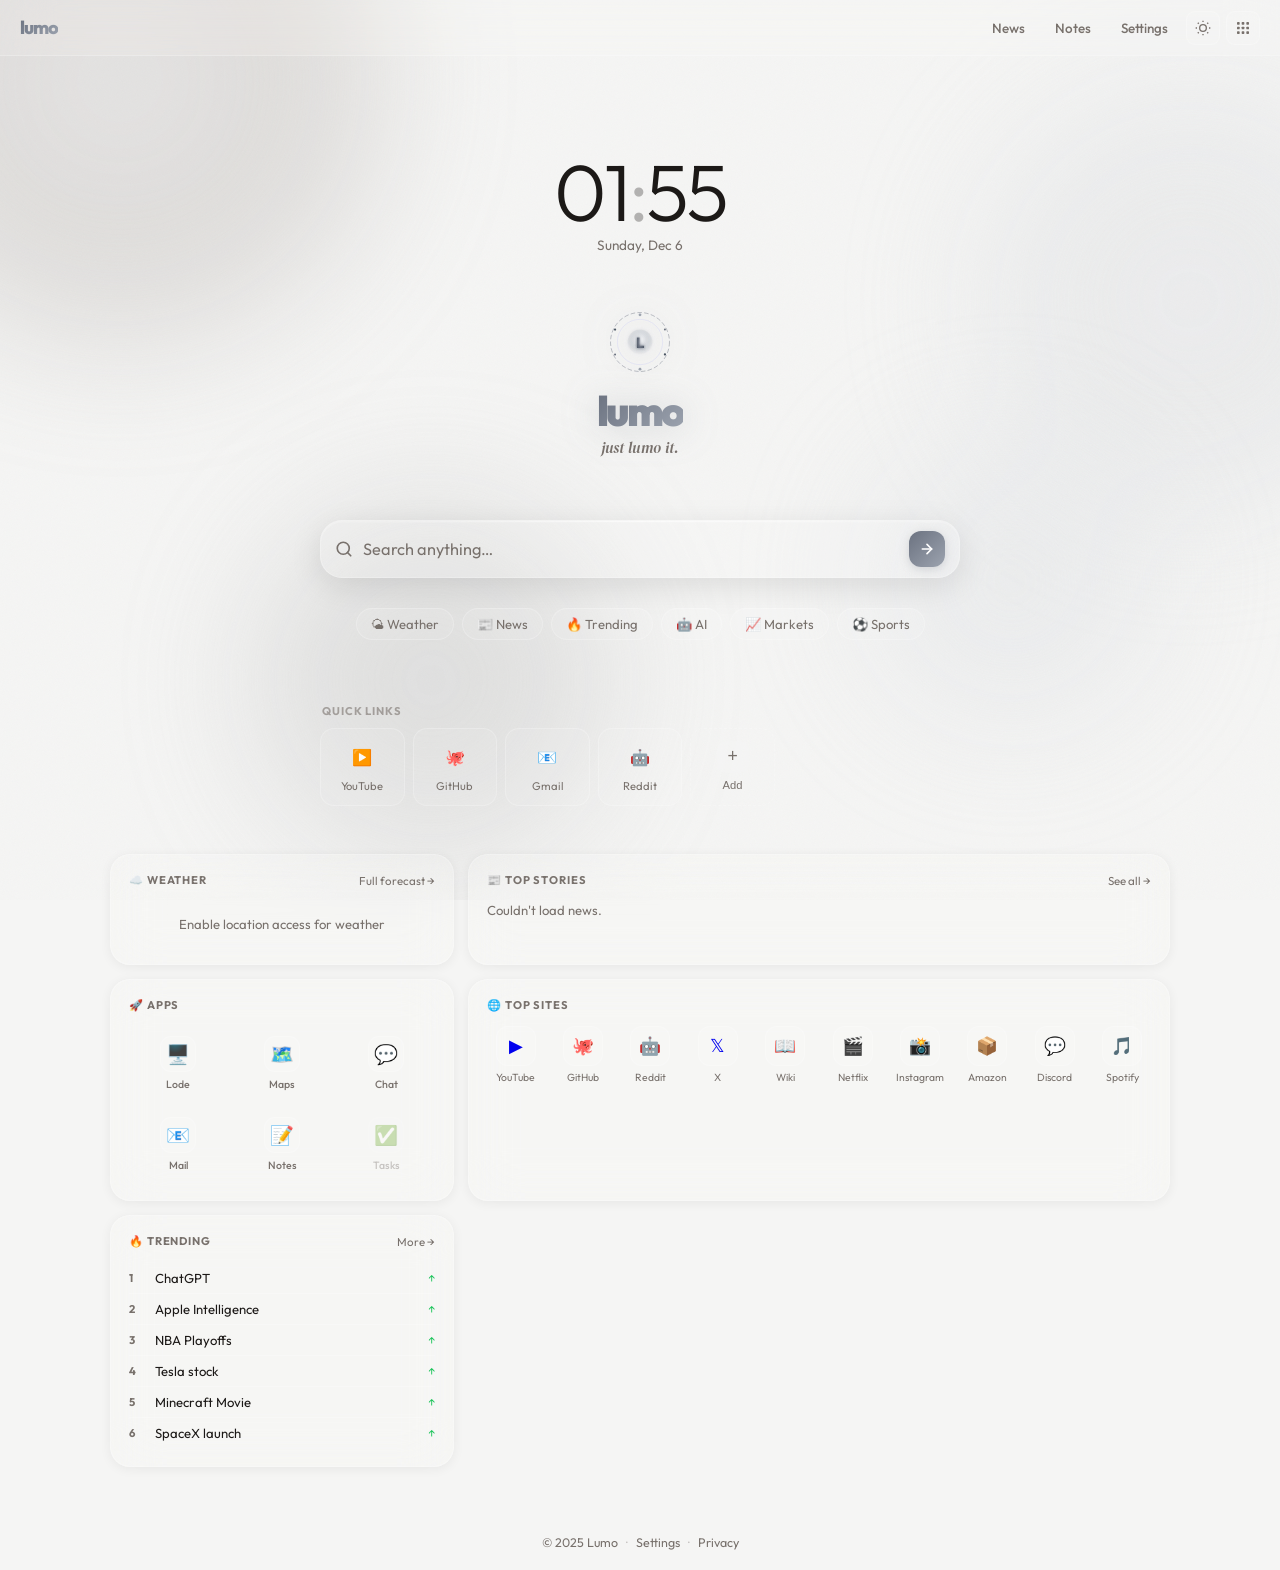
==== commit 12ca978d: "Update print statement from 'Hello' to 'Goodbye'" ====
--- a/index.html
+++ b/index.html
@@ -3,120 +3,549 @@
 <head>
   <meta charset="UTF-8" />
   <meta name="viewport" content="width=device-width, initial-scale=1.0" />
-  <title>Lumo — Just Lumo It</title>
+  <title>Lumo</title>
   <link rel="icon" type="image/png" href="assets/favicon.png"/>
   <link rel="preconnect" href="https://fonts.googleapis.com" />
-  <link href="https://fonts.googleapis.com/css2?family=Outfit:wght@300;400;500;600;700&family=Playfair+Display:ital@1&display=swap" rel="stylesheet" />
+  <link href="https://fonts.googleapis.com/css2?family=Outfit:wght@300;400;500;600;700;800;900&family=Playfair+Display:ital@1&family=DM+Serif+Display:ital@1&display=swap" rel="stylesheet" />
   <link rel="stylesheet" href="style.css" />
+  <style>
+    body { min-height:100vh; overflow-x:hidden; }
+
+    /* NAV */
+    .top-nav {
+      position:fixed; top:0; left:0; right:0; z-index:100; height:56px;
+      display:flex; align-items:center; padding:0 20px; gap:6px;
+      background:var(--glass-bg-strong); backdrop-filter:var(--glass-blur);
+      border-bottom:1px solid var(--glass-border);
+    }
+    .nav-brand {
+      font-weight:800; font-size:1.15rem; letter-spacing:-0.05em; margin-right:4px;
+      background:linear-gradient(135deg,var(--brand-1),var(--brand-2));
+      -webkit-background-clip:text; -webkit-text-fill-color:transparent; background-clip:text;
+    }
+    .nav-spacer { flex:1; }
+    .nav-link {
+      padding:6px 12px; border-radius:8px; font-size:0.84rem; font-weight:500;
+      color:var(--text-muted); background:none; border:none; cursor:pointer;
+      font-family:var(--font-main); transition:background 0.15s,color 0.15s;
+      text-decoration:none; display:flex; align-items:center;
+    }
+    .nav-link:hover { background:var(--glass-bg); color:var(--text); }
+    .nav-icon-btn {
+      width:34px; height:34px; border-radius:9px; border:1px solid var(--glass-border);
+      background:var(--glass-bg); color:var(--text-muted); cursor:pointer;
+      display:flex; align-items:center; justify-content:center;
+      transition:background 0.15s,color 0.15s;
+    }
+    .nav-icon-btn:hover { background:var(--glass-bg-hover); color:var(--text); }
+    .nav-icon-btn svg { width:16px; height:16px; }
+
+    /* PAGE */
+    .page-content { padding-top:56px; min-height:100vh; display:flex; flex-direction:column; }
+
+    /* HERO */
+    .hero { display:flex; flex-direction:column; align-items:center; padding:44px 20px 32px; gap:0; }
+
+    /* CLOCK */
+    .clock-block { text-align:center; margin-bottom:14px; animation:fadeUp 0.5s ease both; }
+    .clock-time { font-size:clamp(2.8rem,7vw,5rem); font-weight:300; letter-spacing:-0.04em; color:var(--text); line-height:1; }
+    .clock-time span { opacity:0.3; }
+    .clock-date { font-size:0.85rem; color:var(--text-muted); margin-top:4px; }
+
+    /* WEATHER STRIP */
+    .weather-strip {
+      display:flex; align-items:center; gap:8px; padding:6px 14px;
+      border-radius:999px; background:var(--glass-bg); border:1px solid var(--glass-border);
+      font-size:0.82rem; color:var(--text-muted); cursor:pointer;
+      transition:background 0.2s; margin-bottom:24px;
+      animation:fadeUp 0.5s 0.07s ease both;
+    }
+    .weather-strip:hover { background:var(--glass-bg-hover); }
+    .weather-temp { font-weight:600; color:var(--text); }
+    .weather-dot { width:3px; height:3px; border-radius:50%; background:var(--glass-border); }
+
+    /* LOGO */
+    .logo-container { text-align:center; margin-bottom:22px; animation:fadeUp 0.5s 0.1s ease both; }
+    .logo-svg { width:68px; height:68px; margin-bottom:6px; }
+    .logo-wordmark {
+      font-size:2.6rem; font-weight:900; letter-spacing:-0.06em; margin-bottom:2px;
+      background:linear-gradient(135deg,var(--brand-1),var(--brand-2));
+      -webkit-background-clip:text; -webkit-text-fill-color:transparent; background-clip:text;
+    }
+    .logo-tagline { font-family:'DM Serif Display',serif; font-size:0.92rem; color:var(--text-muted); font-style:italic; }
+
+    /* SEARCH */
+    .search-container { width:100%; max-width:640px; animation:fadeUp 0.5s 0.15s ease both; }
+    .search-glass {
+      background:var(--glass-bg-strong); border:1px solid var(--glass-border);
+      backdrop-filter:var(--glass-blur); border-radius:22px; box-shadow:var(--glass-shadow);
+      transition:border-color 0.3s,box-shadow 0.3s; overflow:visible; position:relative;
+    }
+    .search-glass:focus-within {
+      border-color:rgba(107,114,128,0.45);
+      box-shadow:var(--glass-shadow),0 0 0 4px rgba(107,114,128,0.08);
+    }
+    .search-inner { display:flex; align-items:center; padding:0 14px; gap:10px; height:56px; }
+    .search-icon { color:var(--text-muted); flex-shrink:0; display:flex; }
+    .search-input {
+      flex:1; border:none; background:none; outline:none;
+      font-family:var(--font-main); font-size:1.02rem; color:var(--text); caret-color:var(--brand-1);
+    }
+    .search-input::placeholder { color:var(--text-muted); }
+    .search-clear { background:none; border:none; color:var(--text-muted); cursor:pointer; font-size:0.85rem; padding:4px; display:none; }
+    .search-clear.visible { display:block; }
+    .search-submit {
+      width:36px; height:36px; border-radius:12px; border:none; flex-shrink:0;
+      background:linear-gradient(135deg,var(--brand-1),var(--brand-2));
+      color:white; cursor:pointer; display:flex; align-items:center; justify-content:center;
+      box-shadow:0 2px 10px var(--brand-glow); transition:transform 0.15s;
+    }
+    .search-submit:hover { transform:scale(1.08); }
+    .suggestions {
+      position:absolute; left:0; right:0; top:calc(100% + 6px);
+      background:var(--glass-bg-strong); backdrop-filter:var(--glass-blur);
+      border:1px solid var(--glass-border); border-radius:16px;
+      box-shadow:var(--glass-shadow); overflow:hidden; z-index:50; display:none;
+    }
+    .suggestions.open { display:block; }
+    .suggestion-item {
+      display:flex; align-items:center; gap:10px; padding:10px 16px;
+      cursor:pointer; font-size:0.88rem; color:var(--text-muted); transition:background 0.12s;
+    }
+    .suggestion-item:hover { background:var(--glass-bg-hover); color:var(--text); }
+    .suggestion-item svg { width:14px; height:14px; opacity:0.5; flex-shrink:0; }
+
+    /* CHIPS */
+    .quick-chips { display:flex; flex-wrap:wrap; gap:8px; justify-content:center; margin-top:14px; }
+    .chip {
+      padding:7px 14px; border-radius:999px; border:1px solid var(--glass-border);
+      background:var(--glass-bg); font-family:var(--font-main); font-size:0.82rem;
+      color:var(--text-muted); cursor:pointer; transition:all 0.2s; white-space:nowrap;
+    }
+    .chip:hover { background:var(--glass-bg-hover); color:var(--text); transform:translateY(-1px); border-color:rgba(107,114,128,0.35); }
+
+    /* QUICK LINKS */
+    .quick-links-section { width:100%; max-width:640px; margin-top:24px; animation:fadeUp 0.5s 0.2s ease both; }
+    .ql-label { font-size:0.7rem; font-weight:700; text-transform:uppercase; letter-spacing:0.08em; color:var(--text-muted); opacity:0.6; display:block; margin-bottom:10px; padding:0 2px; }
+    .quick-links-grid { display:grid; grid-template-columns:repeat(auto-fill,minmax(76px,1fr)); gap:8px; }
+    .ql-item {
+      display:flex; flex-direction:column; align-items:center; gap:6px; padding:12px 8px;
+      border-radius:14px; cursor:pointer; background:var(--glass-bg);
+      border:1px solid var(--glass-border); transition:background 0.15s,transform 0.15s;
+      text-decoration:none; position:relative;
+    }
+    .ql-item:hover { background:var(--glass-bg-hover); transform:translateY(-2px); }
+    .ql-favicon { width:32px; height:32px; border-radius:8px; overflow:hidden; display:flex; align-items:center; justify-content:center; font-size:1rem; }
+    .ql-favicon img { width:100%; height:100%; border-radius:8px; }
+    .ql-name { font-size:0.7rem; color:var(--text-muted); text-align:center; white-space:nowrap; overflow:hidden; text-overflow:ellipsis; width:100%; }
+    .ql-remove { position:absolute; top:3px; right:3px; width:16px; height:16px; border-radius:50%; background:rgba(0,0,0,0.35); border:none; color:white; font-size:0.6rem; cursor:pointer; display:none; align-items:center; justify-content:center; }
+    .ql-item:hover .ql-remove { display:flex; }
+    .ql-add-item {
+      display:flex; flex-direction:column; align-items:center; gap:6px; padding:12px 8px;
+      border-radius:14px; cursor:pointer; background:none; border:1px dashed var(--glass-border);
+      transition:background 0.15s,border-color 0.15s;
+    }
+    .ql-add-item:hover { background:var(--glass-bg); border-color:rgba(107,114,128,0.4); }
+    .ql-add-icon { width:32px; height:32px; border-radius:8px; background:var(--glass-bg); display:flex; align-items:center; justify-content:center; color:var(--text-muted); font-size:1.1rem; }
+
+    /* DASHBOARD */
+    .dashboard { width:100%; max-width:1100px; padding:0 20px 48px; margin:0 auto; }
+    .dashboard-grid { display:grid; grid-template-columns:1fr 1fr 1fr; gap:14px; }
+    @media(max-width:900px){.dashboard-grid{grid-template-columns:1fr 1fr;}}
+    @media(max-width:580px){.dashboard-grid{grid-template-columns:1fr;}}
+
+    .dash-card {
+      background:var(--glass-bg-strong); border:1px solid var(--glass-border);
+      backdrop-filter:var(--glass-blur); border-radius:20px; padding:18px;
+      box-shadow:0 2px 12px rgba(0,0,0,0.06); animation:fadeUp 0.5s ease both;
+    }
+    .dash-card-header { display:flex; align-items:center; justify-content:space-between; margin-bottom:14px; }
+    .dash-card-title { font-size:0.7rem; font-weight:700; text-transform:uppercase; letter-spacing:0.08em; color:var(--text-muted); }
+    .dash-card-link { font-size:0.72rem; color:var(--text-muted); text-decoration:none; transition:color 0.15s; }
+    .dash-card-link:hover { color:var(--text); }
+
+    /* weather card */
+    .weather-card { animation-delay:0.25s; }
+    .weather-big { display:flex; align-items:flex-start; gap:12px; margin-bottom:12px; }
+    .weather-big-icon { font-size:2.8rem; line-height:1; }
+    .weather-big-temp { font-size:2.6rem; font-weight:300; letter-spacing:-0.04em; line-height:1; }
+    .weather-big-desc { font-size:0.82rem; color:var(--text-muted); margin-top:3px; }
+    .weather-big-loc { font-size:0.76rem; color:var(--text-muted); margin-top:2px; }
+    .weather-row { display:grid; grid-template-columns:1fr 1fr; gap:6px; }
+    .weather-stat { background:var(--glass-bg); border-radius:10px; padding:8px 10px; }
+    .weather-stat-label { font-size:0.72rem; color:var(--text-muted); margin-bottom:2px; }
+    .weather-stat-val { font-weight:600; font-size:0.85rem; }
+
+    /* news card */
+    .news-card { grid-column:span 2; animation-delay:0.3s; }
+    .news-item { display:flex; gap:12px; padding:9px 0; border-bottom:1px solid var(--glass-border); cursor:pointer; transition:opacity 0.15s; text-decoration:none; }
+    .news-item:last-child { border-bottom:none; padding-bottom:0; }
+    .news-item:hover { opacity:0.72; }
+    .news-num { font-size:1.1rem; font-weight:800; color:var(--glass-border); min-width:22px; }
+    .news-info { flex:1; min-width:0; }
+    .news-title { font-size:0.84rem; font-weight:600; line-height:1.35; color:var(--text); margin-bottom:2px; }
+    .news-meta { font-size:0.7rem; color:var(--text-muted); }
+
+    /* apps card */
+    .apps-card { animation-delay:0.35s; }
+    .apps-card-grid { display:grid; grid-template-columns:repeat(3,1fr); gap:6px; }
+    .app-card-item { display:flex; flex-direction:column; align-items:center; gap:5px; padding:10px 4px; border-radius:12px; cursor:pointer; text-decoration:none; transition:background 0.15s; color:var(--text); }
+    .app-card-item:hover:not(.soon) { background:var(--glass-bg-hover); }
+    .app-card-item.soon { opacity:0.38; cursor:default; }
+    .app-card-icon { width:36px; height:36px; border-radius:11px; display:flex; align-items:center; justify-content:center; font-size:1.2rem; background:var(--glass-bg); border:1px solid var(--glass-border); }
+    .app-card-label { font-size:0.66rem; color:var(--text-muted); text-align:center; font-weight:500; }
+
+    /* top sites card */
+    .topsites-card { grid-column:span 2; animation-delay:0.38s; }
+    .topsites-grid { display:grid; grid-template-columns:repeat(auto-fill,minmax(54px,1fr)); gap:10px; }
+    .topsite-item { display:flex; flex-direction:column; align-items:center; gap:5px; cursor:pointer; text-decoration:none; transition:transform 0.15s; }
+    .topsite-item:hover { transform:translateY(-2px); }
+    .topsite-icon { width:40px; height:40px; border-radius:12px; background:var(--glass-bg); border:1px solid var(--glass-border); display:flex; align-items:center; justify-content:center; font-size:1.1rem; overflow:hidden; }
+    .topsite-icon img { width:100%; height:100%; object-fit:cover; border-radius:10px; }
+    .topsite-name { font-size:0.65rem; color:var(--text-muted); text-align:center; }
+
+    /* trending card */
+    .trending-card { animation-delay:0.32s; }
+    .trending-item { display:flex; align-items:center; gap:10px; padding:7px 0; border-bottom:1px solid var(--glass-border); cursor:pointer; transition:opacity 0.15s; }
+    .trending-item:last-child { border-bottom:none; }
+    .trending-item:hover { opacity:0.7; }
+    .trending-rank { font-size:0.7rem; font-weight:700; color:var(--text-muted); min-width:16px; }
+    .trending-label { font-size:0.82rem; color:var(--text); flex:1; }
+    .trending-arrow { font-size:0.7rem; color:#22c55e; }
+
+    /* APPS MODAL */
+    .apps-overlay { position:fixed; inset:0; z-index:200; display:none; align-items:flex-start; justify-content:flex-end; padding:62px 14px 0; }
+    .apps-overlay.open { display:flex; }
+    .apps-modal {
+      background:var(--glass-bg-strong); backdrop-filter:var(--glass-blur);
+      border:1px solid var(--glass-border); border-radius:20px; padding:16px; width:300px;
+      box-shadow:0 20px 60px rgba(0,0,0,0.2); animation:fadeUp 0.2s cubic-bezier(0.34,1.2,0.64,1) both;
+    }
+    .apps-modal-header { display:flex; align-items:center; justify-content:space-between; margin-bottom:12px; padding:0 4px; }
+    .apps-modal-header span { font-size:0.72rem; font-weight:700; text-transform:uppercase; letter-spacing:0.08em; color:var(--text-muted); }
+    .apps-close { background:none; border:none; color:var(--text-muted); cursor:pointer; font-size:1rem; }
+    .apps-grid { display:grid; grid-template-columns:repeat(4,1fr); gap:4px; }
+    .app-item { display:flex; flex-direction:column; align-items:center; gap:5px; padding:10px 4px; border-radius:12px; cursor:pointer; text-decoration:none; color:var(--text); transition:background 0.15s; position:relative; }
+    .app-item:hover:not(.app-soon) { background:var(--glass-bg-hover); }
+    .app-item.app-soon { opacity:0.42; cursor:default; }
+    .app-icon-wrap { font-size:1.45rem; }
+    .app-name { font-size:0.63rem; font-weight:500; text-align:center; color:var(--text-muted); }
+    .app-soon-tag { position:absolute; top:4px; right:4px; font-size:0.5rem; background:var(--glass-border); border-radius:999px; padding:1px 4px; color:var(--text-muted); font-weight:600; }
+
+    /* ADD LINK MODAL */
+    .add-link-modal { position:fixed; inset:0; z-index:300; display:none; align-items:center; justify-content:center; background:rgba(0,0,0,0.4); backdrop-filter:blur(6px); }
+    .add-link-modal.open { display:flex; }
+    .add-link-card { background:var(--bg); border:1px solid var(--glass-border); border-radius:18px; padding:24px; width:340px; box-shadow:0 20px 60px rgba(0,0,0,0.3); animation:fadeUp 0.2s ease both; }
+    .add-link-title { font-size:1rem; font-weight:700; margin-bottom:16px; }
+    .add-link-field { margin-bottom:10px; }
+    .add-link-field label { display:block; font-size:0.74rem; font-weight:600; color:var(--text-muted); margin-bottom:4px; text-transform:uppercase; letter-spacing:0.06em; }
+    .add-link-field input { width:100%; padding:9px 12px; border-radius:10px; border:1px solid var(--glass-border); background:var(--glass-bg); font-family:var(--font-main); font-size:0.88rem; color:var(--text); outline:none; }
+    .add-link-field input:focus { border-color:var(--brand-1); }
+    .add-link-btns { display:flex; gap:8px; margin-top:14px; }
+    .add-link-save { flex:1; padding:9px; border-radius:10px; border:none; background:var(--text); color:var(--bg); font-family:var(--font-main); font-size:0.88rem; font-weight:600; cursor:pointer; }
+    .add-link-cancel { padding:9px 14px; border-radius:10px; border:1px solid var(--glass-border); background:none; font-family:var(--font-main); font-size:0.88rem; color:var(--text-muted); cursor:pointer; }
+
+    /* SKELETON */
+    .skeleton { background:linear-gradient(90deg,var(--glass-bg) 25%,var(--glass-bg-hover) 50%,var(--glass-bg) 75%); background-size:200% 100%; animation:shimmer 1.5s infinite; border-radius:6px; height:14px; }
+    @keyframes shimmer{0%{background-position:200% 0}100%{background-position:-200% 0}}
+
+    /* FOOTER */
+    .footer { text-align:center; padding:20px; font-size:0.78rem; color:var(--text-muted); display:flex; align-items:center; justify-content:center; gap:8px; }
+    .footer a { color:var(--text-muted); text-decoration:none; }
+    .footer a:hover { color:var(--text); }
+    .footer-sep { opacity:0.4; }
+
+    @keyframes fadeUp{from{opacity:0;transform:translateY(12px)}to{opacity:1;transform:translateY(0)}}
+    @keyframes spin{to{transform:rotate(360deg)}}
+    @keyframes twinkle{0%,100%{opacity:0.4;transform:scale(1)}50%{opacity:1;transform:scale(1.4)}}
+  </style>
 </head>
 <body>
-  <div class="bg-orbs">
-    <div class="orb orb-1"></div><div class="orb orb-2"></div>
-    <div class="orb orb-3"></div><div class="orb orb-4"></div>
-  </div>
+  <div class="bg-orbs"><div class="orb orb-1"></div><div class="orb orb-2"></div><div class="orb orb-3"></div><div class="orb orb-4"></div></div>
   <div class="noise"></div>
 
-  <nav class="top-nav glass-subtle">
-    <div class="nav-left"><span class="nav-brand">lumo</span></div>
-    <div class="nav-right">
-      <a href="news.html" class="nav-link">News</a>
-      <button class="nav-link" onclick="window.location.href='settings.html'">Settings</button>
-      <button class="apps-btn" id="appsBtn" aria-label="Apps" title="Lumo Apps">
-        <svg width="17" height="17" viewBox="0 0 24 24" fill="currentColor">
-          <rect x="3" y="3" width="4" height="4" rx="1"/><rect x="10" y="3" width="4" height="4" rx="1"/><rect x="17" y="3" width="4" height="4" rx="1"/>
-          <rect x="3" y="10" width="4" height="4" rx="1"/><rect x="10" y="10" width="4" height="4" rx="1"/><rect x="17" y="10" width="4" height="4" rx="1"/>
-          <rect x="3" y="17" width="4" height="4" rx="1"/><rect x="10" y="17" width="4" height="4" rx="1"/><rect x="17" y="17" width="4" height="4" rx="1"/>
-        </svg>
-      </button>
-      <button class="theme-toggle" id="themeToggle" aria-label="Toggle theme">
-        <span class="theme-icon sun">☀️</span><span class="theme-icon moon">🌙</span>
-      </button>
-    </div>
+  <nav class="top-nav">
+    <span class="nav-brand">lumo</span>
+    <div class="nav-spacer"></div>
+    <a href="news.html" class="nav-link">News</a>
+    <a href="lumo-notes.html" class="nav-link">Notes</a>
+    <button class="nav-link" onclick="window.location.href='settings.html'">Settings</button>
+    <button class="nav-icon-btn" id="themeToggle" title="Toggle theme">
+      <svg viewBox="0 0 24 24" fill="none" stroke="currentColor" stroke-width="2"><circle cx="12" cy="12" r="5"/><line x1="12" y1="1" x2="12" y2="3"/><line x1="12" y1="21" x2="12" y2="23"/><line x1="4.22" y1="4.22" x2="5.64" y2="5.64"/><line x1="18.36" y1="18.36" x2="19.78" y2="19.78"/><line x1="1" y1="12" x2="3" y2="12"/><line x1="21" y1="12" x2="23" y2="12"/><line x1="4.22" y1="19.78" x2="5.64" y2="18.36"/><line x1="18.36" y1="5.64" x2="19.78" y2="4.22"/></svg>
+    </button>
+    <button class="nav-icon-btn" id="appsBtn" title="Apps">
+      <svg viewBox="0 0 24 24" fill="currentColor"><rect x="3" y="3" width="4" height="4" rx="1"/><rect x="10" y="3" width="4" height="4" rx="1"/><rect x="17" y="3" width="4" height="4" rx="1"/><rect x="3" y="10" width="4" height="4" rx="1"/><rect x="10" y="10" width="4" height="4" rx="1"/><rect x="17" y="10" width="4" height="4" rx="1"/><rect x="3" y="17" width="4" height="4" rx="1"/><rect x="10" y="17" width="4" height="4" rx="1"/><rect x="17" y="17" width="4" height="4" rx="1"/></svg>
+    </button>
   </nav>
 
-  <!-- Apps modal -->
   <div class="apps-overlay" id="appsOverlay">
-    <div class="apps-modal glass">
-      <div class="apps-modal-header">
-        <span>Lumo Apps</span>
-        <button class="apps-close" id="appsClose">✕</button>
-      </div>
+    <div class="apps-modal">
+      <div class="apps-modal-header"><span>Lumo Apps</span><button class="apps-close" id="appsClose">✕</button></div>
       <div class="apps-grid">
-        <a href="lumos-ai.html" class="app-item">
-          <div class="app-icon-wrap">🤖</div>
-          <span class="app-name">Lumos AI</span>
-        </a>
+        <a href="lode.html" class="app-item"><div class="app-icon-wrap">🖥️</div><span class="app-name">Lode</span></a>
         <a href="maps.html" class="app-item"><div class="app-icon-wrap">🗺️</div><span class="app-name">Maps</span></a>
-        <div class="app-item app-soon"><div class="app-icon-wrap">📧</div><span class="app-name">Mail</span><span class="app-soon-tag">Soon</span></div>
+        <a href="lumo-chat.html" class="app-item"><div class="app-icon-wrap">💬</div><span class="app-name">Chat</span></a>
+        <a href="lumo-mail.html" class="app-item"><div class="app-icon-wrap">📧</div><span class="app-name">Mail</span></a>
+        <a href="lumo-notes.html" class="app-item"><div class="app-icon-wrap">📝</div><span class="app-name">Notes</span></a>
         <div class="app-item app-soon"><div class="app-icon-wrap">📅</div><span class="app-name">Calendar</span><span class="app-soon-tag">Soon</span></div>
-        <div class="app-item app-soon"><div class="app-icon-wrap">📁</div><span class="app-name">Drive</span><span class="app-soon-tag">Soon</span></div>
-        <div class="app-item app-soon"><div class="app-icon-wrap">🖼️</div><span class="app-name">Photos</span><span class="app-soon-tag">Soon</span></div>
+        <div class="app-item app-soon"><div class="app-icon-wrap">✅</div><span class="app-name">Tasks</span><span class="app-soon-tag">Soon</span></div>
+        <div class="app-item app-soon"><div class="app-icon-wrap">🎨</div><span class="app-name">Palette</span><span class="app-soon-tag">Soon</span></div>
       </div>
     </div>
   </div>
 
-  <main class="hero">
-    <div class="logo-container" id="logoContainer">
-      <svg class="logo-svg" viewBox="0 0 120 120" xmlns="http://www.w3.org/2000/svg">
-        <defs>
-          <radialGradient id="lumoGrad" cx="50%" cy="50%" r="50%">
-            <stop offset="0%" stop-color="#9ca3af"/><stop offset="50%" stop-color="#6b7280"/><stop offset="100%" stop-color="#4b5563"/>
-          </radialGradient>
-          <radialGradient id="glowGrad" cx="50%" cy="40%" r="60%">
-            <stop offset="0%" stop-color="#f9fafb" stop-opacity="0.9"/><stop offset="100%" stop-color="#9ca3af" stop-opacity="0"/>
-          </radialGradient>
-          <filter id="glow"><feGaussianBlur stdDeviation="3" result="coloredBlur"/><feMerge><feMergeNode in="coloredBlur"/><feMergeNode in="SourceGraphic"/></feMerge></filter>
-        </defs>
-        <circle class="logo-ring logo-ring-outer" cx="60" cy="60" r="52" fill="none" stroke="url(#lumoGrad)" stroke-width="1.5" stroke-dasharray="8 4" opacity="0.4"/>
-        <circle class="logo-ring logo-ring-mid" cx="60" cy="60" r="40" fill="none" stroke="#818cf8" stroke-width="1" opacity="0.3"/>
-        <circle class="logo-core" cx="60" cy="60" r="28" fill="url(#lumoGrad)" opacity="0.15"/>
-        <circle class="logo-glow-circle" cx="60" cy="60" r="22" fill="url(#glowGrad)" filter="url(#glow)"/>
-        <text x="60" y="70" text-anchor="middle" font-family="Outfit" font-weight="700" font-size="28" fill="url(#lumoGrad)" filter="url(#glow)">L</text>
-        <circle class="sparkle s1" cx="60" cy="12" r="2.5" fill="#9ca3af"/>
-        <circle class="sparkle s2" cx="104" cy="38" r="1.8" fill="#6b7280"/>
-        <circle class="sparkle s3" cx="104" cy="82" r="2" fill="#4b5563"/>
-        <circle class="sparkle s4" cx="60" cy="108" r="2.5" fill="#9ca3af"/>
-        <circle class="sparkle s5" cx="16" cy="82" r="1.8" fill="#6b7280"/>
-        <circle class="sparkle s6" cx="16" cy="38" r="2" fill="#4b5563"/>
-      </svg>
-      <h1 class="logo-wordmark">lumo</h1>
-      <p class="logo-tagline"><em>just lumo it.</em></p>
+  <div class="add-link-modal" id="addLinkModal">
+    <div class="add-link-card">
+      <div class="add-link-title">Add Quick Link</div>
+      <div class="add-link-field"><label>Name</label><input type="text" id="qlName" placeholder="e.g. YouTube"/></div>
+      <div class="add-link-field"><label>URL</label><input type="url" id="qlUrl" placeholder="https://youtube.com"/></div>
+      <div class="add-link-btns">
+        <button class="add-link-cancel" onclick="closeAddLink()">Cancel</button>
+        <button class="add-link-save" onclick="saveQuickLink()">Add Link</button>
+      </div>
     </div>
-
-    <div class="search-container" id="searchContainer">
-      <div class="search-glass">
-        <div class="search-inner">
-          <span class="search-icon">
-            <svg width="18" height="18" viewBox="0 0 24 24" fill="none" stroke="currentColor" stroke-width="2.2" stroke-linecap="round" stroke-linejoin="round">
-              <circle cx="11" cy="11" r="8"/><line x1="21" y1="21" x2="16.65" y2="16.65"/>
-            </svg>
-          </span>
-          <input type="text" id="searchInput" class="search-input" placeholder="Search anything…" autocomplete="off" spellcheck="false"/>
-          <button class="search-clear" id="clearBtn" aria-label="Clear">✕</button>
-          <button class="search-submit" id="searchBtn" aria-label="Search">
-            <svg width="16" height="16" viewBox="0 0 24 24" fill="none" stroke="currentColor" stroke-width="2.5" stroke-linecap="round" stroke-linejoin="round">
-              <line x1="5" y1="12" x2="19" y2="12"/><polyline points="12 5 19 12 12 19"/>
-            </svg>
-          </button>
-        </div>
-        <div class="suggestions" id="suggestions"></div>
-      </div>
-      <div class="quick-chips">
-        <button class="chip" onclick="doSearch('weather today')">🌤 Weather</button>
-        <button class="chip" onclick="doSearch('latest news')">📰 News</button>
-        <button class="chip" onclick="doSearch('trending topics')">🔥 Trending</button>
-        <button class="chip" onclick="doSearch('AI breakthroughs 2025')">🤖 AI</button>
+  </div>
+
+  <div class="page-content">
+    <main class="hero">
+      <div class="clock-block">
+        <div class="clock-time" id="clockTime">00<span>:</span>00</div>
+        <div class="clock-date" id="clockDate"></div>
+      </div>
+
+      <div class="weather-strip" id="weatherStrip" onclick="doSearch('weather today')" style="display:none">
+        <span id="wStripIcon">🌤</span>
+        <span class="weather-temp" id="wStripTemp">--°</span>
+        <div class="weather-dot"></div>
+        <span id="wStripLoc" style="opacity:0.7">Loading...</span>
+        <div class="weather-dot"></div>
+        <span id="wStripDesc">--</span>
+      </div>
+
+      <div class="logo-container">
+        <svg class="logo-svg" viewBox="0 0 120 120" xmlns="http://www.w3.org/2000/svg">
+          <defs>
+            <radialGradient id="lg" cx="50%" cy="50%" r="50%"><stop offset="0%" stop-color="#9ca3af"/><stop offset="50%" stop-color="#6b7280"/><stop offset="100%" stop-color="#4b5563"/></radialGradient>
+            <radialGradient id="gg" cx="50%" cy="40%" r="60%"><stop offset="0%" stop-color="#f9fafb" stop-opacity="0.9"/><stop offset="100%" stop-color="#9ca3af" stop-opacity="0"/></radialGradient>
+            <filter id="gf"><feGaussianBlur stdDeviation="3" result="b"/><feMerge><feMergeNode in="b"/><feMergeNode in="SourceGraphic"/></feMerge></filter>
+          </defs>
+          <circle cx="60" cy="60" r="52" fill="none" stroke="url(#lg)" stroke-width="1.5" stroke-dasharray="8 4" opacity="0.4" style="animation:spin 20s linear infinite;transform-origin:60px 60px"/>
+          <circle cx="60" cy="60" r="40" fill="none" stroke="#818cf8" stroke-width="1" opacity="0.22" style="animation:spin 14s linear infinite reverse;transform-origin:60px 60px"/>
+          <circle cx="60" cy="60" r="22" fill="url(#gg)" filter="url(#gf)"/>
+          <text x="60" y="70" text-anchor="middle" font-family="Outfit" font-weight="800" font-size="26" fill="url(#lg)" filter="url(#gf)">L</text>
+          <circle cx="60" cy="12" r="2.5" fill="#9ca3af" style="animation:twinkle 2.5s ease-in-out infinite"/>
+          <circle cx="104" cy="38" r="1.8" fill="#6b7280" style="animation:twinkle 3s ease-in-out infinite 0.5s"/>
+          <circle cx="104" cy="82" r="2" fill="#4b5563" style="animation:twinkle 2.8s ease-in-out infinite 1s"/>
+          <circle cx="60" cy="108" r="2.5" fill="#9ca3af" style="animation:twinkle 2.2s ease-in-out infinite 1.5s"/>
+          <circle cx="16" cy="82" r="1.8" fill="#6b7280" style="animation:twinkle 3.2s ease-in-out infinite 0.8s"/>
+          <circle cx="16" cy="38" r="2" fill="#4b5563" style="animation:twinkle 2.6s ease-in-out infinite 0.3s"/>
+        </svg>
+        <h1 class="logo-wordmark">lumo</h1>
+        <p class="logo-tagline"><em>just lumo it.</em></p>
+      </div>
+
+      <div class="search-container">
+        <div class="search-glass">
+          <div class="search-inner">
+            <span class="search-icon"><svg width="18" height="18" viewBox="0 0 24 24" fill="none" stroke="currentColor" stroke-width="2.2" stroke-linecap="round" stroke-linejoin="round"><circle cx="11" cy="11" r="8"/><line x1="21" y1="21" x2="16.65" y2="16.65"/></svg></span>
+            <input type="text" id="searchInput" class="search-input" placeholder="Search anything…" autocomplete="off" spellcheck="false"/>
+            <button class="search-clear" id="clearBtn">✕</button>
+            <button class="search-submit" id="searchBtn"><svg width="16" height="16" viewBox="0 0 24 24" fill="none" stroke="currentColor" stroke-width="2.5" stroke-linecap="round" stroke-linejoin="round"><line x1="5" y1="12" x2="19" y2="12"/><polyline points="12 5 19 12 12 19"/></svg></button>
+          </div>
+          <div class="suggestions" id="suggestions"></div>
+        </div>
+        <div class="quick-chips">
+          <button class="chip" onclick="doSearch('weather today')">🌤 Weather</button>
+          <button class="chip" onclick="doSearch('latest news')">📰 News</button>
+          <button class="chip" onclick="doSearch('trending topics')">🔥 Trending</button>
+          <button class="chip" onclick="doSearch('AI news 2025')">🤖 AI</button>
+          <button class="chip" onclick="doSearch('stock market today')">📈 Markets</button>
+          <button class="chip" onclick="doSearch('sports scores today')">⚽ Sports</button>
+        </div>
+      </div>
+
+      <div class="quick-links-section">
+        <span class="ql-label">Quick Links</span>
+        <div class="quick-links-grid" id="quickLinksGrid"></div>
+      </div>
+    </main>
+
+    <div class="dashboard">
+      <div class="dashboard-grid">
+
+        <div class="dash-card weather-card">
+          <div class="dash-card-header"><span class="dash-card-title">☁️ Weather</span><a href="#" class="dash-card-link" onclick="doSearch('weather forecast');return false">Full forecast →</a></div>
+          <div id="weatherCard"><div class="skeleton" style="height:56px;margin-bottom:10px"></div><div class="weather-row"><div class="skeleton" style="height:46px"></div><div class="skeleton" style="height:46px"></div></div></div>
+        </div>
+
+        <div class="dash-card news-card">
+          <div class="dash-card-header"><span class="dash-card-title">📰 Top Stories</span><a href="news.html" class="dash-card-link">See all →</a></div>
+          <div id="newsCard"><div class="skeleton" style="margin-bottom:8px"></div><div class="skeleton" style="margin-bottom:8px;width:80%"></div><div class="skeleton" style="margin-bottom:8px"></div><div class="skeleton" style="width:70%"></div></div>
+        </div>
+
+        <div class="dash-card apps-card">
+          <div class="dash-card-header"><span class="dash-card-title">🚀 Apps</span></div>
+          <div class="apps-card-grid">
+            <a href="lode.html" class="app-card-item"><div class="app-card-icon">🖥️</div><span class="app-card-label">Lode</span></a>
+            <a href="maps.html" class="app-card-item"><div class="app-card-icon">🗺️</div><span class="app-card-label">Maps</span></a>
+            <a href="lumo-chat.html" class="app-card-item"><div class="app-card-icon">💬</div><span class="app-card-label">Chat</span></a>
+            <a href="lumo-mail.html" class="app-card-item"><div class="app-card-icon">📧</div><span class="app-card-label">Mail</span></a>
+            <a href="lumo-notes.html" class="app-card-item"><div class="app-card-icon">📝</div><span class="app-card-label">Notes</span></a>
+            <div class="app-card-item soon"><div class="app-card-icon">✅</div><span class="app-card-label">Tasks</span></div>
+          </div>
+        </div>
+
+        <div class="dash-card topsites-card">
+          <div class="dash-card-header"><span class="dash-card-title">🌐 Top Sites</span></div>
+          <div class="topsites-grid">
+            <a href="https://youtube.com" target="_blank" class="topsite-item"><div class="topsite-icon"><img src="https://www.google.com/s2/favicons?domain=youtube.com&sz=64" onerror="this.parentNode.textContent='▶'"/></div><span class="topsite-name">YouTube</span></a>
+            <a href="https://github.com" target="_blank" class="topsite-item"><div class="topsite-icon"><img src="https://www.google.com/s2/favicons?domain=github.com&sz=64" onerror="this.parentNode.textContent='🐙'"/></div><span class="topsite-name">GitHub</span></a>
+            <a href="https://reddit.com" target="_blank" class="topsite-item"><div class="topsite-icon"><img src="https://www.google.com/s2/favicons?domain=reddit.com&sz=64" onerror="this.parentNode.textContent='🤖'"/></div><span class="topsite-name">Reddit</span></a>
+            <a href="https://x.com" target="_blank" class="topsite-item"><div class="topsite-icon"><img src="https://www.google.com/s2/favicons?domain=x.com&sz=64" onerror="this.parentNode.textContent='𝕏'"/></div><span class="topsite-name">X</span></a>
+            <a href="https://wikipedia.org" target="_blank" class="topsite-item"><div class="topsite-icon"><img src="https://www.google.com/s2/favicons?domain=wikipedia.org&sz=64" onerror="this.parentNode.textContent='📖'"/></div><span class="topsite-name">Wiki</span></a>
+            <a href="https://netflix.com" target="_blank" class="topsite-item"><div class="topsite-icon"><img src="https://www.google.com/s2/favicons?domain=netflix.com&sz=64" onerror="this.parentNode.textContent='🎬'"/></div><span class="topsite-name">Netflix</span></a>
+            <a href="https://instagram.com" target="_blank" class="topsite-item"><div class="topsite-icon"><img src="https://www.google.com/s2/favicons?domain=instagram.com&sz=64" onerror="this.parentNode.textContent='📸'"/></div><span class="topsite-name">Instagram</span></a>
+            <a href="https://amazon.com" target="_blank" class="topsite-item"><div class="topsite-icon"><img src="https://www.google.com/s2/favicons?domain=amazon.com&sz=64" onerror="this.parentNode.textContent='📦'"/></div><span class="topsite-name">Amazon</span></a>
+            <a href="https://discord.com" target="_blank" class="topsite-item"><div class="topsite-icon"><img src="https://www.google.com/s2/favicons?domain=discord.com&sz=64" onerror="this.parentNode.textContent='💬'"/></div><span class="topsite-name">Discord</span></a>
+            <a href="https://spotify.com" target="_blank" class="topsite-item"><div class="topsite-icon"><img src="https://www.google.com/s2/favicons?domain=spotify.com&sz=64" onerror="this.parentNode.textContent='🎵'"/></div><span class="topsite-name">Spotify</span></a>
+          </div>
+        </div>
+
+        <div class="dash-card trending-card">
+          <div class="dash-card-header"><span class="dash-card-title">🔥 Trending</span><a href="#" class="dash-card-link" onclick="doSearch('trending today');return false">More →</a></div>
+          <div id="trendingCard"><div class="skeleton" style="margin-bottom:8px"></div><div class="skeleton" style="margin-bottom:8px;width:80%"></div><div class="skeleton" style="margin-bottom:8px"></div><div class="skeleton" style="width:70%"></div></div>
+        </div>
+
       </div>
     </div>
-  </main>
-
-  <footer class="footer">
-    <span>© 2025 Lumo</span><span class="footer-sep">·</span>
-    <a href="settings.html">Settings</a><span class="footer-sep">·</span>
-    <a href="#">Privacy</a>
-  </footer>
+
+    <footer class="footer">
+      <span>© 2025 Lumo</span><span class="footer-sep">·</span>
+      <a href="settings.html">Settings</a><span class="footer-sep">·</span>
+      <a href="#">Privacy</a>
+    </footer>
+  </div>
 
   <script src="config.js"></script>
   <script src="app.js"></script>
+  <script>
+    // CLOCK
+    function updateClock(){
+      const n=new Date(),h=String(n.getHours()).padStart(2,'0'),m=String(n.getMinutes()).padStart(2,'0');
+      document.getElementById('clockTime').innerHTML=`${h}<span>:</span>${m}`;
+      const days=['Sunday','Monday','Tuesday','Wednesday','Thursday','Friday','Saturday'];
+      const months=['Jan','Feb','Mar','Apr','May','Jun','Jul','Aug','Sep','Oct','Nov','Dec'];
+      document.getElementById('clockDate').textContent=`${days[n.getDay()]}, ${months[n.getMonth()]} ${n.getDate()}`;
+    }
+    updateClock(); setInterval(updateClock,1000);
+
+    // WEATHER (Open-Meteo, free, no key)
+    const WMO={0:'Clear sky',1:'Mainly clear',2:'Partly cloudy',3:'Overcast',45:'Foggy',48:'Rime fog',51:'Light drizzle',53:'Drizzle',55:'Dense drizzle',61:'Slight rain',63:'Moderate rain',65:'Heavy rain',71:'Slight snow',73:'Moderate snow',75:'Heavy snow',80:'Showers',81:'Moderate showers',82:'Violent showers',95:'Thunderstorm',96:'Thunderstorm+hail'};
+    const WICO={0:'☀️',1:'🌤',2:'⛅',3:'☁️',45:'🌫',48:'🌫',51:'🌦',53:'🌦',55:'🌧',61:'🌧',63:'🌧',65:'🌧',71:'🌨',73:'❄️',75:'❄️',80:'🌦',81:'🌧',82:'⛈',95:'⛈',96:'⛈'};
+    async function loadWeather(){
+      try{
+        const pos=await new Promise((res,rej)=>navigator.geolocation.getCurrentPosition(res,rej,{timeout:6000}));
+        const {latitude:lat,longitude:lon}=pos.coords;
+        const [geoR,wR]=await Promise.all([
+          fetch(`https://nominatim.openstreetmap.org/reverse?lat=${lat}&lon=${lon}&format=json`),
+          fetch(`https://api.open-meteo.com/v1/forecast?latitude=${lat}&longitude=${lon}&current=temperature_2m,weathercode,windspeed_10m,relative_humidity_2m&timezone=auto`)
+        ]);
+        const geo=await geoR.json(),w=await wR.json();
+        const city=geo.address?.city||geo.address?.town||geo.address?.village||'Your area';
+        const c=w.current,temp=Math.round(c.temperature_2m),code=c.weathercode;
+        const desc=WMO[code]||'',icon=WICO[code]||'🌡',wind=Math.round(c.windspeed_10m),hum=c.relative_humidity_2m;
+        // Strip
+        document.getElementById('weatherStrip').style.display='flex';
+        document.getElementById('wStripIcon').textContent=icon;
+        document.getElementById('wStripTemp').textContent=`${temp}°C`;
+        document.getElementById('wStripLoc').textContent=city;
+        document.getElementById('wStripDesc').textContent=desc;
+        // Card
+        document.getElementById('weatherCard').innerHTML=`
+          <div class="weather-big"><div class="weather-big-icon">${icon}</div><div>
+            <div class="weather-big-temp">${temp}°</div>
+            <div class="weather-big-desc">${desc}</div>
+            <div class="weather-big-loc">📍 ${city}</div>
+          </div></div>
+          <div class="weather-row">
+            <div class="weather-stat"><div class="weather-stat-label">💨 Wind</div><div class="weather-stat-val">${wind} km/h</div></div>
+            <div class="weather-stat"><div class="weather-stat-label">💧 Humidity</div><div class="weather-stat-val">${hum}%</div></div>
+          </div>`;
+      }catch{
+        document.getElementById('weatherCard').innerHTML='<div style="font-size:0.82rem;color:var(--text-muted);text-align:center;padding:14px">Enable location access for weather</div>';
+      }
+    }
+    loadWeather();
+
+    // NEWS
+    async function loadNews(){
+      const key=typeof LUMO_CONFIG!=='undefined'?LUMO_CONFIG.BRAVE_API_KEY:'';
+      if(!key||key==='YOUR_SERPAPI_KEY_HERE'){
+        document.getElementById('newsCard').innerHTML='<div style="font-size:0.82rem;color:var(--text-muted)">Add your Serper API key to see live news.</div>';
+        return;
+      }
+      try{
+        const r=await fetch('https://google.serper.dev/news',{method:'POST',headers:{'X-API-KEY':key,'Content-Type':'application/json'},body:JSON.stringify({q:'top news today',num:5})});
+        const d=await r.json();
+        const items=d.news||[];
+        if(!items.length){document.getElementById('newsCard').innerHTML='<div style="font-size:0.82rem;color:var(--text-muted)">No news loaded.</div>';return;}
+        document.getElementById('newsCard').innerHTML=items.slice(0,5).map((it,i)=>`
+          <a href="${it.link}" target="_blank" class="news-item">
+            <div class="news-num">0${i+1}</div>
+            <div class="news-info">
+              <div class="news-title">${it.title}</div>
+              <div class="news-meta">${it.source||''}${it.date?' · '+it.date:''}</div>
+            </div>
+          </a>`).join('');
+      }catch{document.getElementById('newsCard').innerHTML='<div style="font-size:0.82rem;color:var(--text-muted)">Couldn\'t load news.</div>';}
+    }
+    loadNews();
+
+    // TRENDING (static for now, could connect to Serper later)
+    const TRENDS=['ChatGPT','Apple Intelligence','NBA Playoffs','Tesla stock','Minecraft Movie','SpaceX launch','Taylor Swift','Climate Summit'];
+    document.getElementById('trendingCard').innerHTML=TRENDS.slice(0,6).map((t,i)=>`
+      <div class="trending-item" onclick="doSearch('${t}')">
+        <span class="trending-rank">${i+1}</span>
+        <span class="trending-label">${t}</span>
+        <span class="trending-arrow">↑</span>
+      </div>`).join('');
+
+    // QUICK LINKS
+    const DEFAULT_LINKS=[
+      {name:'YouTube',url:'https://youtube.com',emoji:'▶️'},
+      {name:'GitHub',url:'https://github.com',emoji:'🐙'},
+      {name:'Gmail',url:'https://gmail.com',emoji:'📧'},
+      {name:'Reddit',url:'https://reddit.com',emoji:'🤖'},
+    ];
+    function getQLs(){try{return JSON.parse(localStorage.getItem('lumo-quicklinks')||'null')||DEFAULT_LINKS;}catch{return DEFAULT_LINKS;}}
+    function saveQLs(l){localStorage.setItem('lumo-quicklinks',JSON.stringify(l));}
+    function renderQLs(){
+      const links=getQLs();
+      document.getElementById('quickLinksGrid').innerHTML=links.map((l,i)=>`
+        <a href="${l.url}" class="ql-item" target="_blank">
+          <div class="ql-favicon"><img src="https://www.google.com/s2/favicons?domain=${new URL(l.url).hostname}&sz=64" onerror="this.parentNode.textContent='${l.emoji||'🔗'}'"/></div>
+          <span class="ql-name">${l.name}</span>
+          <button class="ql-remove" onclick="removeQL(${i},event)">✕</button>
+        </a>`).join('')+`
+        <button class="ql-add-item" onclick="openAddLink()">
+          <div class="ql-add-icon">+</div>
+          <span class="ql-name" style="color:var(--text-muted)">Add</span>
+        </button>`;
+    }
+    function removeQL(i,e){e.preventDefault();e.stopPropagation();const l=getQLs();l.splice(i,1);saveQLs(l);renderQLs();}
+    function openAddLink(){document.getElementById('addLinkModal').classList.add('open');document.getElementById('qlName').focus();}
+    function closeAddLink(){document.getElementById('addLinkModal').classList.remove('open');}
+    function saveQuickLink(){
+      const name=document.getElementById('qlName').value.trim();
+      let url=document.getElementById('qlUrl').value.trim();
+      if(!name||!url)return;
+      if(!url.startsWith('http'))url='https://'+url;
+      const l=getQLs();l.push({name,url,emoji:'🔗'});saveQLs(l);renderQLs();closeAddLink();
+      document.getElementById('qlName').value='';document.getElementById('qlUrl').value='';
+    }
+    document.getElementById('addLinkModal').addEventListener('click',e=>{if(e.target===document.getElementById('addLinkModal'))closeAddLink();});
+    document.getElementById('qlUrl').addEventListener('keydown',e=>{if(e.key==='Enter')saveQuickLink();});
+    renderQLs();
+  </script>
 </body>
 </html>
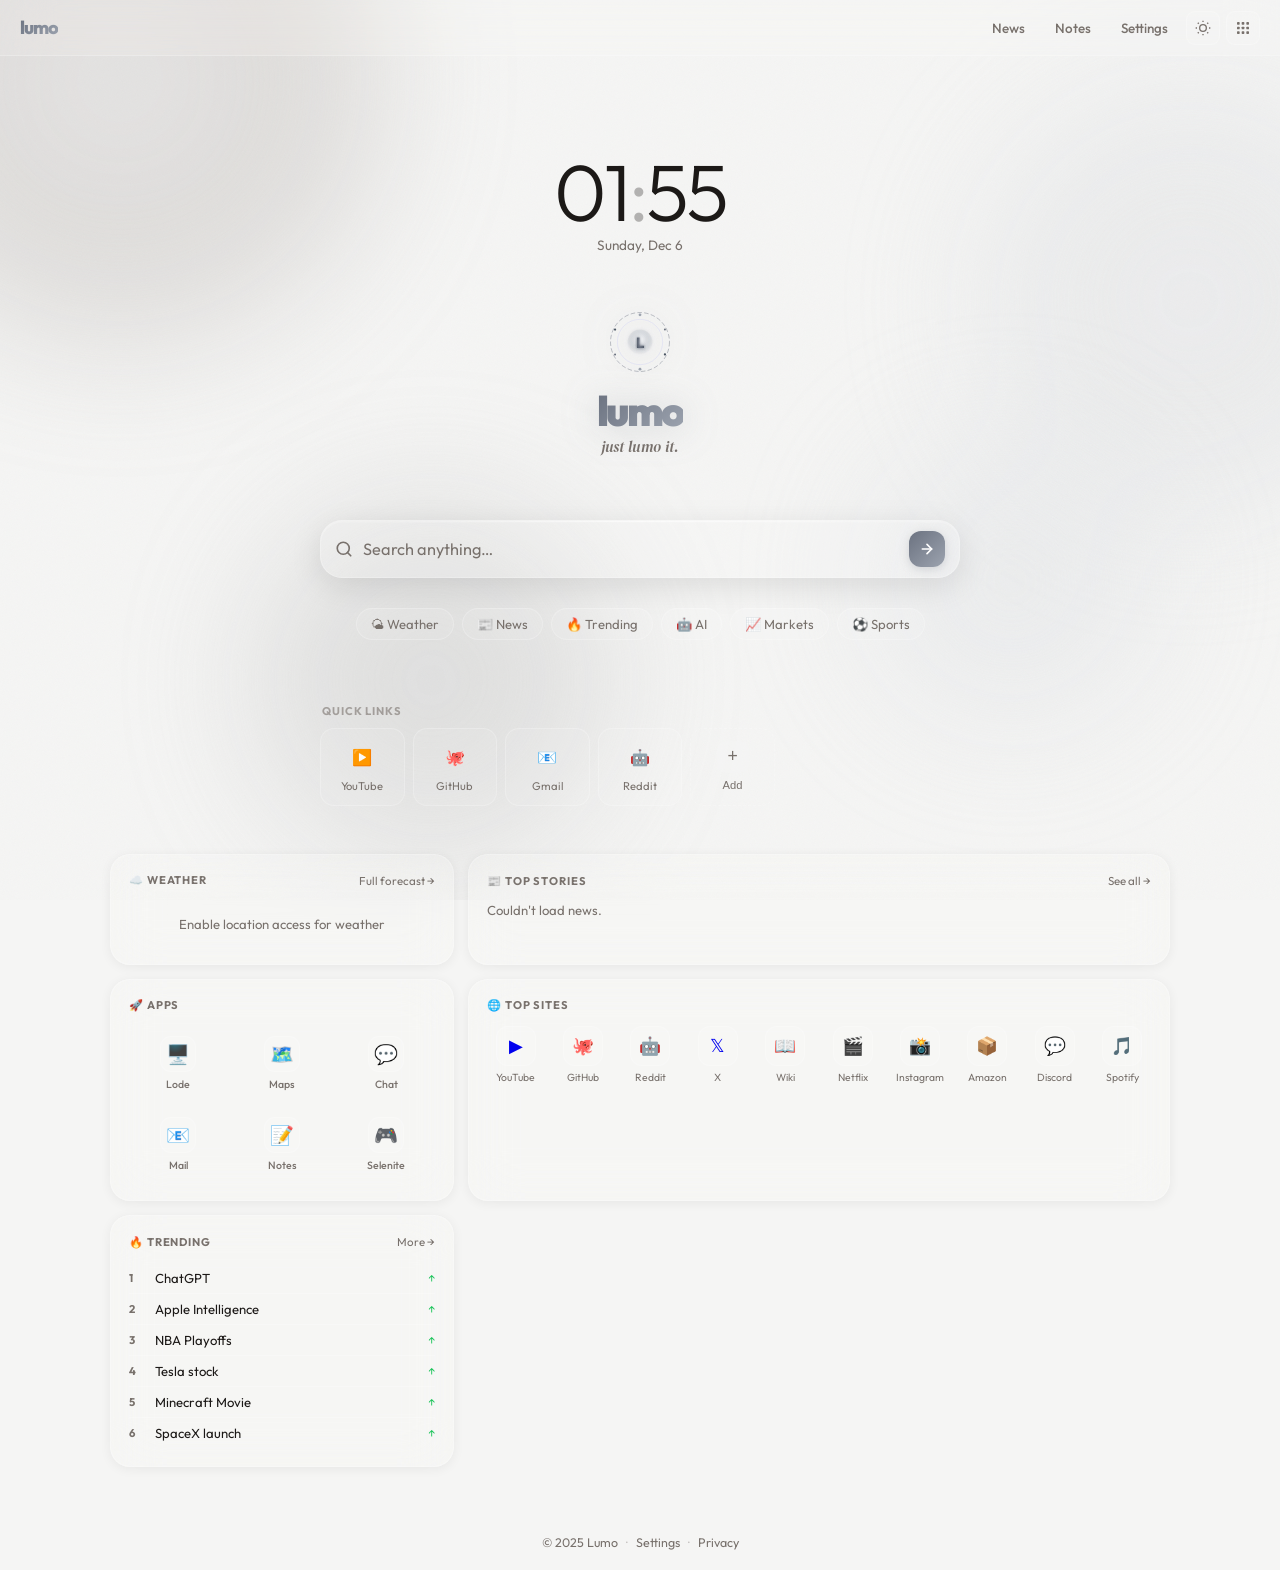
==== commit 02596b0e: "Update index.html" ====
--- a/index.html
+++ b/index.html
@@ -287,9 +287,9 @@
         <a href="lumo-chat.html" class="app-item"><div class="app-icon-wrap">💬</div><span class="app-name">Chat</span></a>
         <a href="lumo-mail.html" class="app-item"><div class="app-icon-wrap">📧</div><span class="app-name">Mail</span></a>
         <a href="lumo-notes.html" class="app-item"><div class="app-icon-wrap">📝</div><span class="app-name">Notes</span></a>
+        <a href="selenite-games.html" class="app-item"><div class="app-icon-wrap">🎮</div><span class="app-name">Selenite</span></a>
         <div class="app-item app-soon"><div class="app-icon-wrap">📅</div><span class="app-name">Calendar</span><span class="app-soon-tag">Soon</span></div>
         <div class="app-item app-soon"><div class="app-icon-wrap">✅</div><span class="app-name">Tasks</span><span class="app-soon-tag">Soon</span></div>
-        <div class="app-item app-soon"><div class="app-icon-wrap">🎨</div><span class="app-name">Palette</span><span class="app-soon-tag">Soon</span></div>
       </div>
     </div>
   </div>
@@ -391,7 +391,7 @@
             <a href="lumo-chat.html" class="app-card-item"><div class="app-card-icon">💬</div><span class="app-card-label">Chat</span></a>
             <a href="lumo-mail.html" class="app-card-item"><div class="app-card-icon">📧</div><span class="app-card-label">Mail</span></a>
             <a href="lumo-notes.html" class="app-card-item"><div class="app-card-icon">📝</div><span class="app-card-label">Notes</span></a>
-            <div class="app-card-item soon"><div class="app-card-icon">✅</div><span class="app-card-label">Tasks</span></div>
+            <a href="selenite-games.html" class="app-card-item"><div class="app-card-icon">🎮</div><span class="app-card-label">Selenite</span></a>
           </div>
         </div>
 
